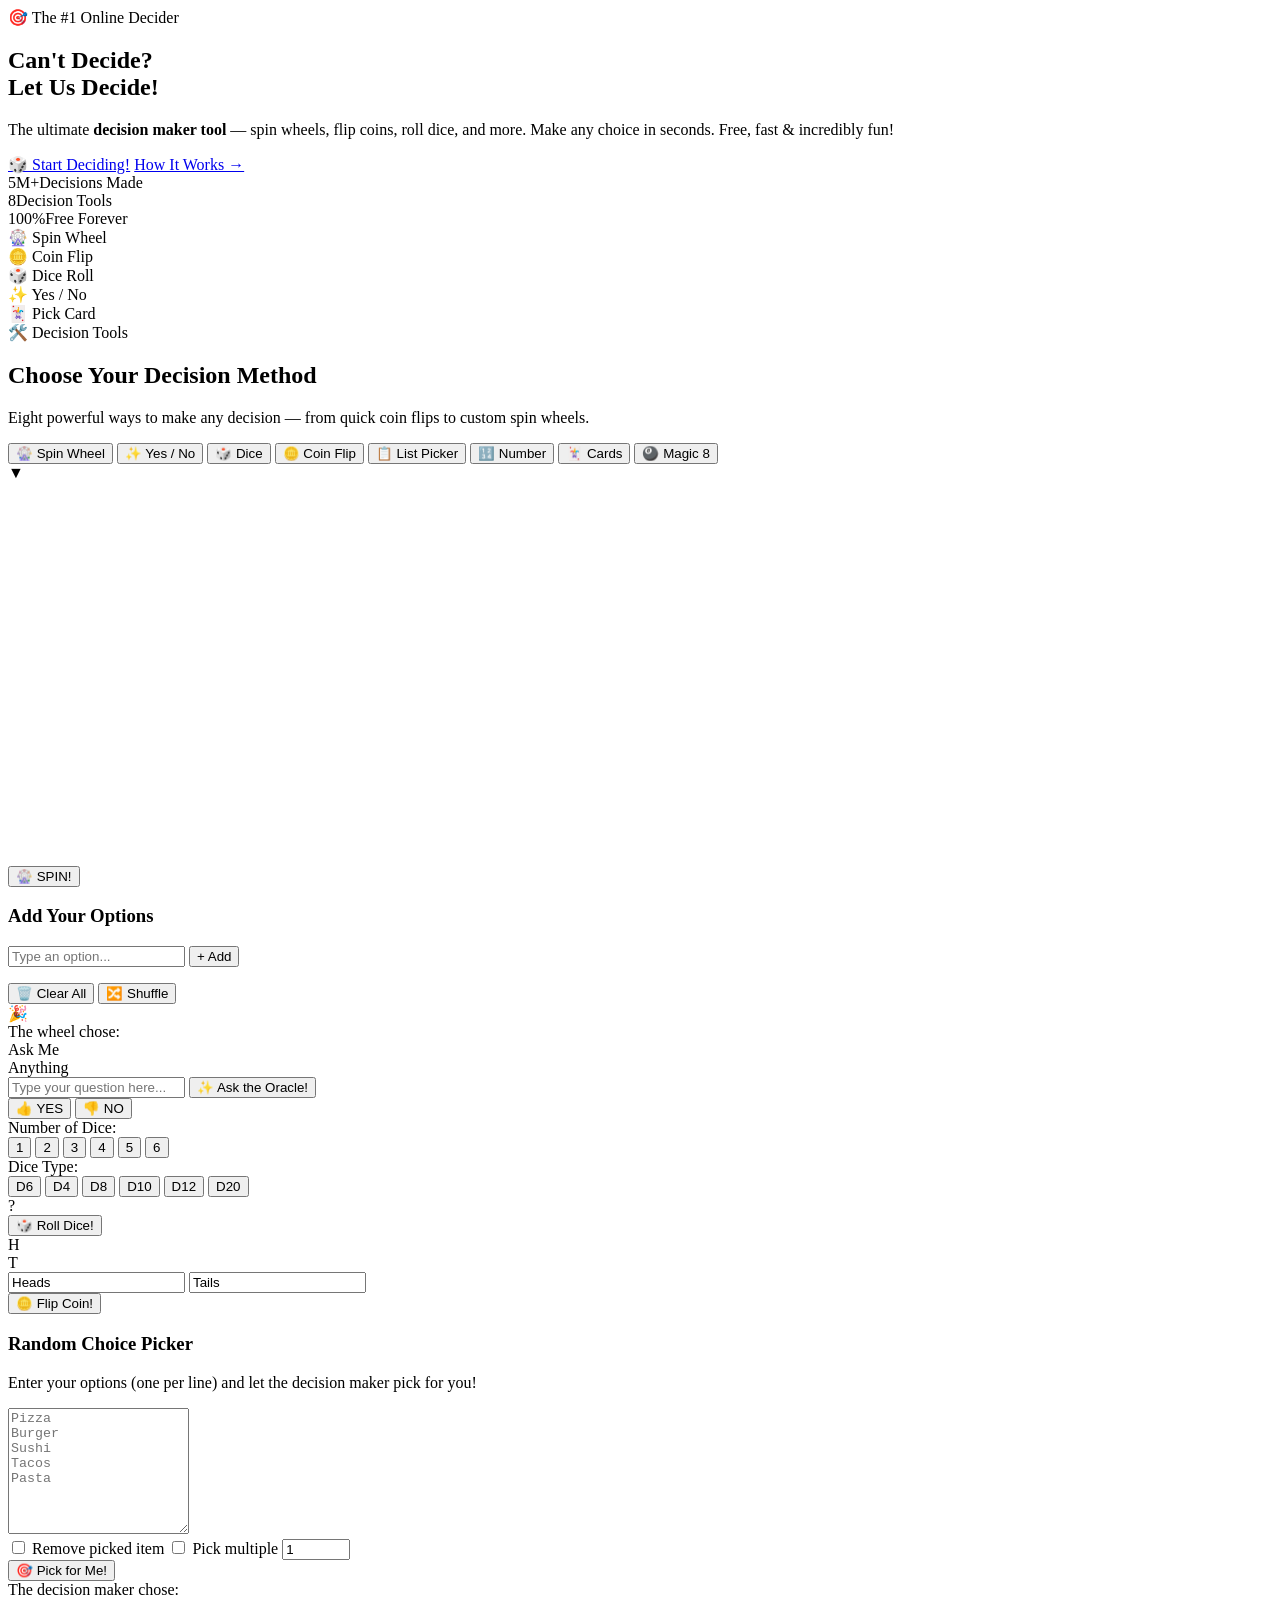
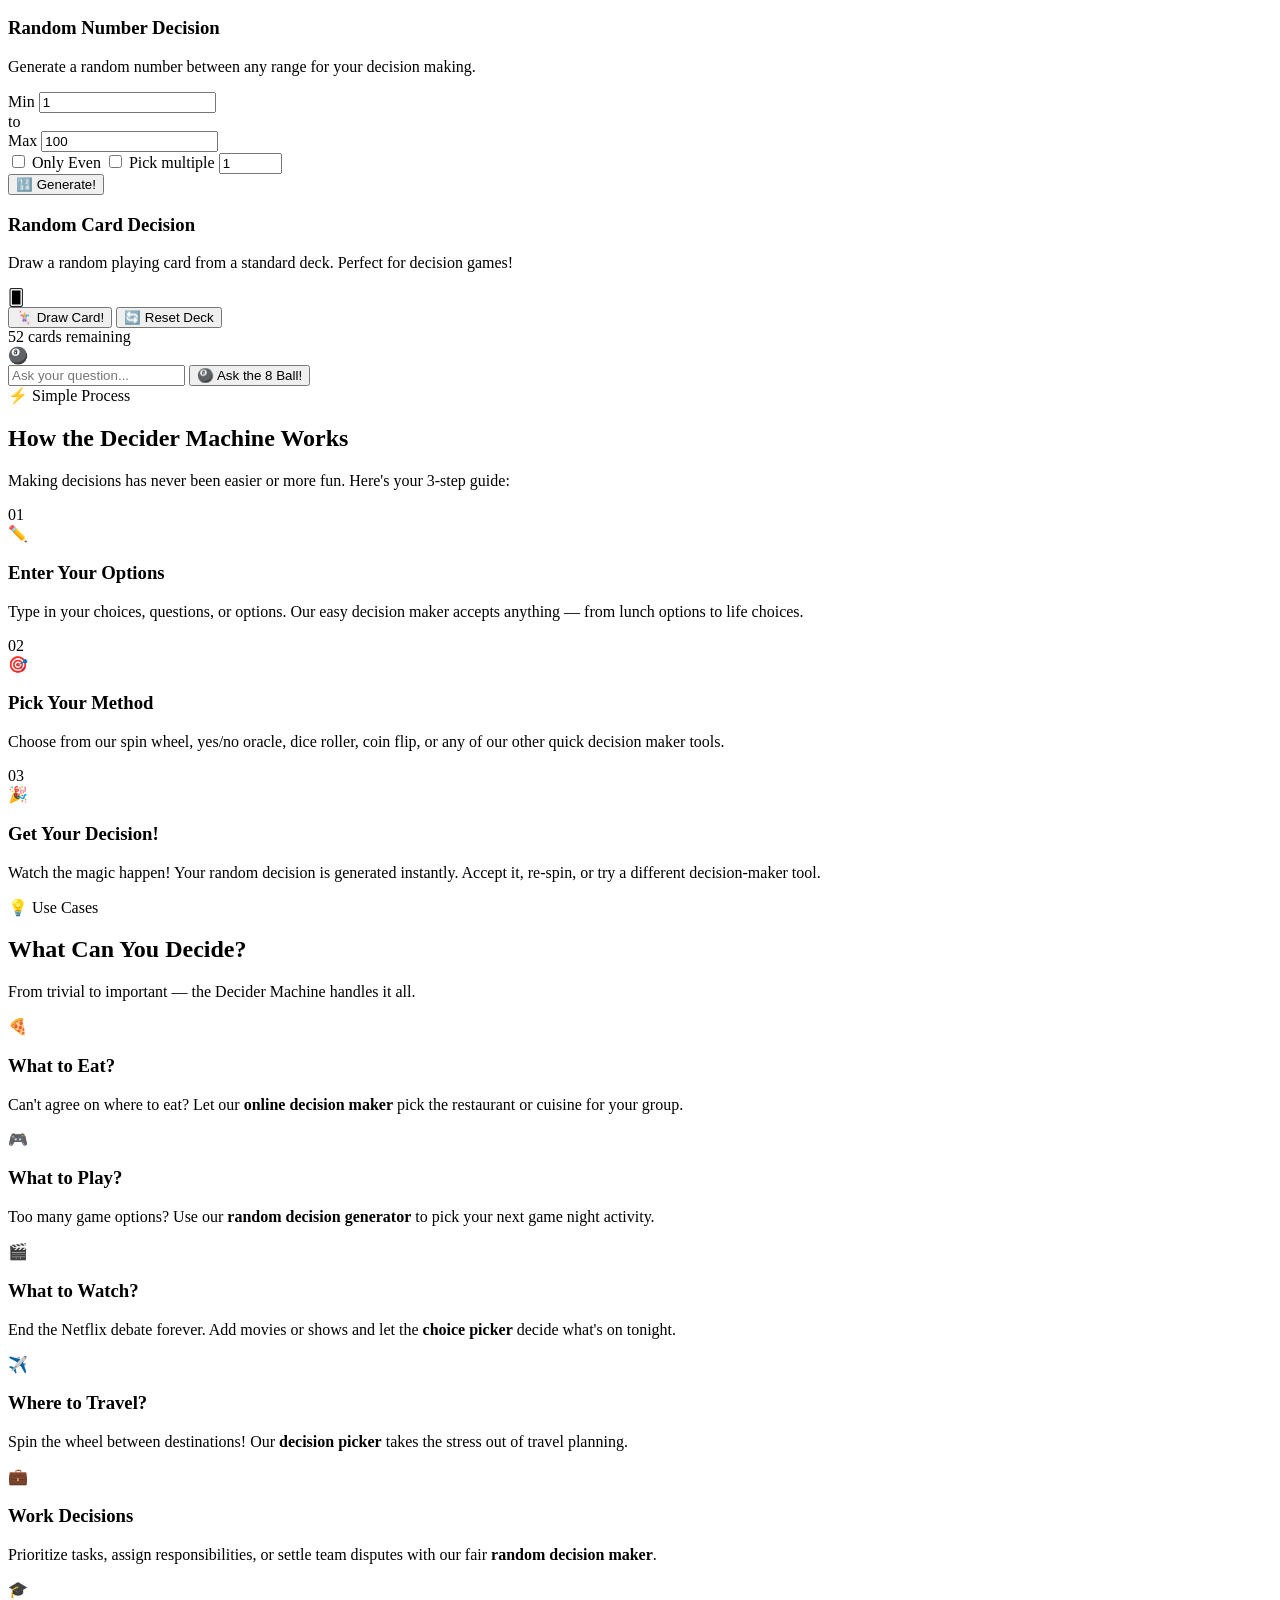
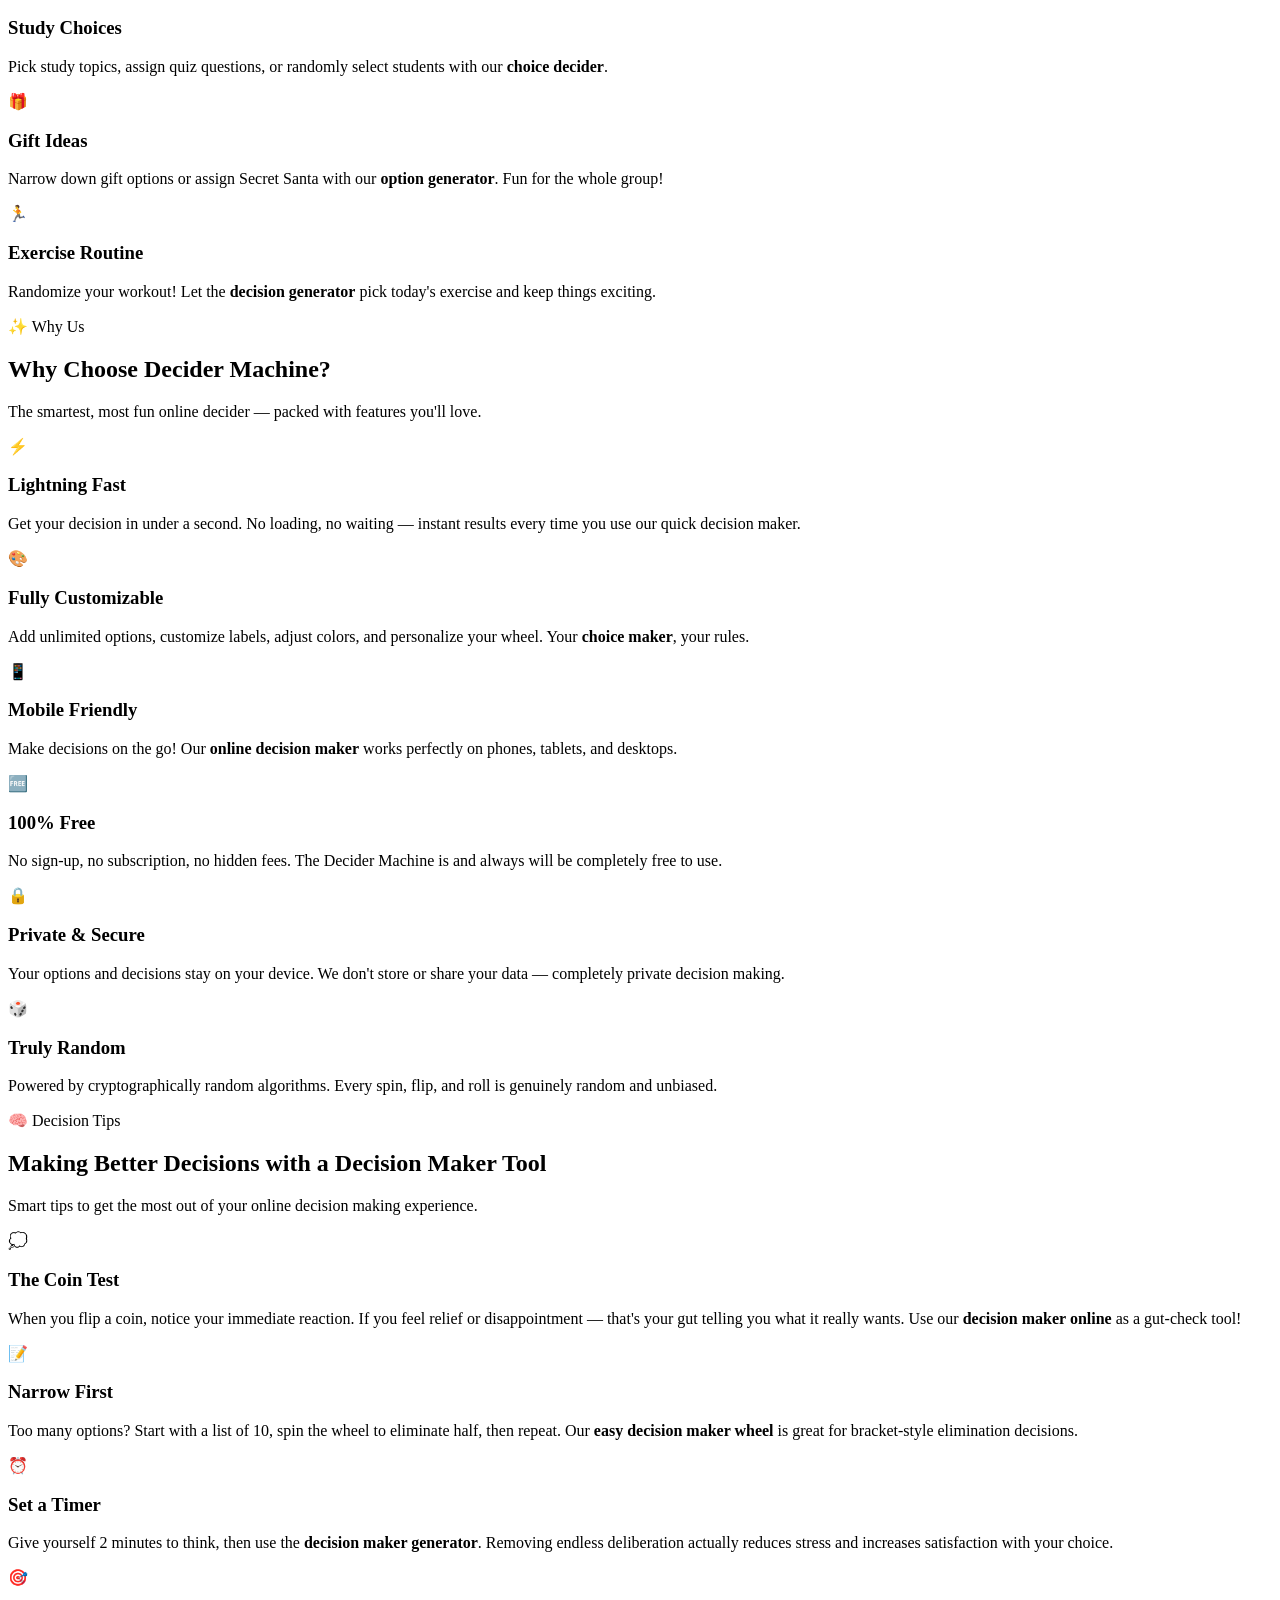
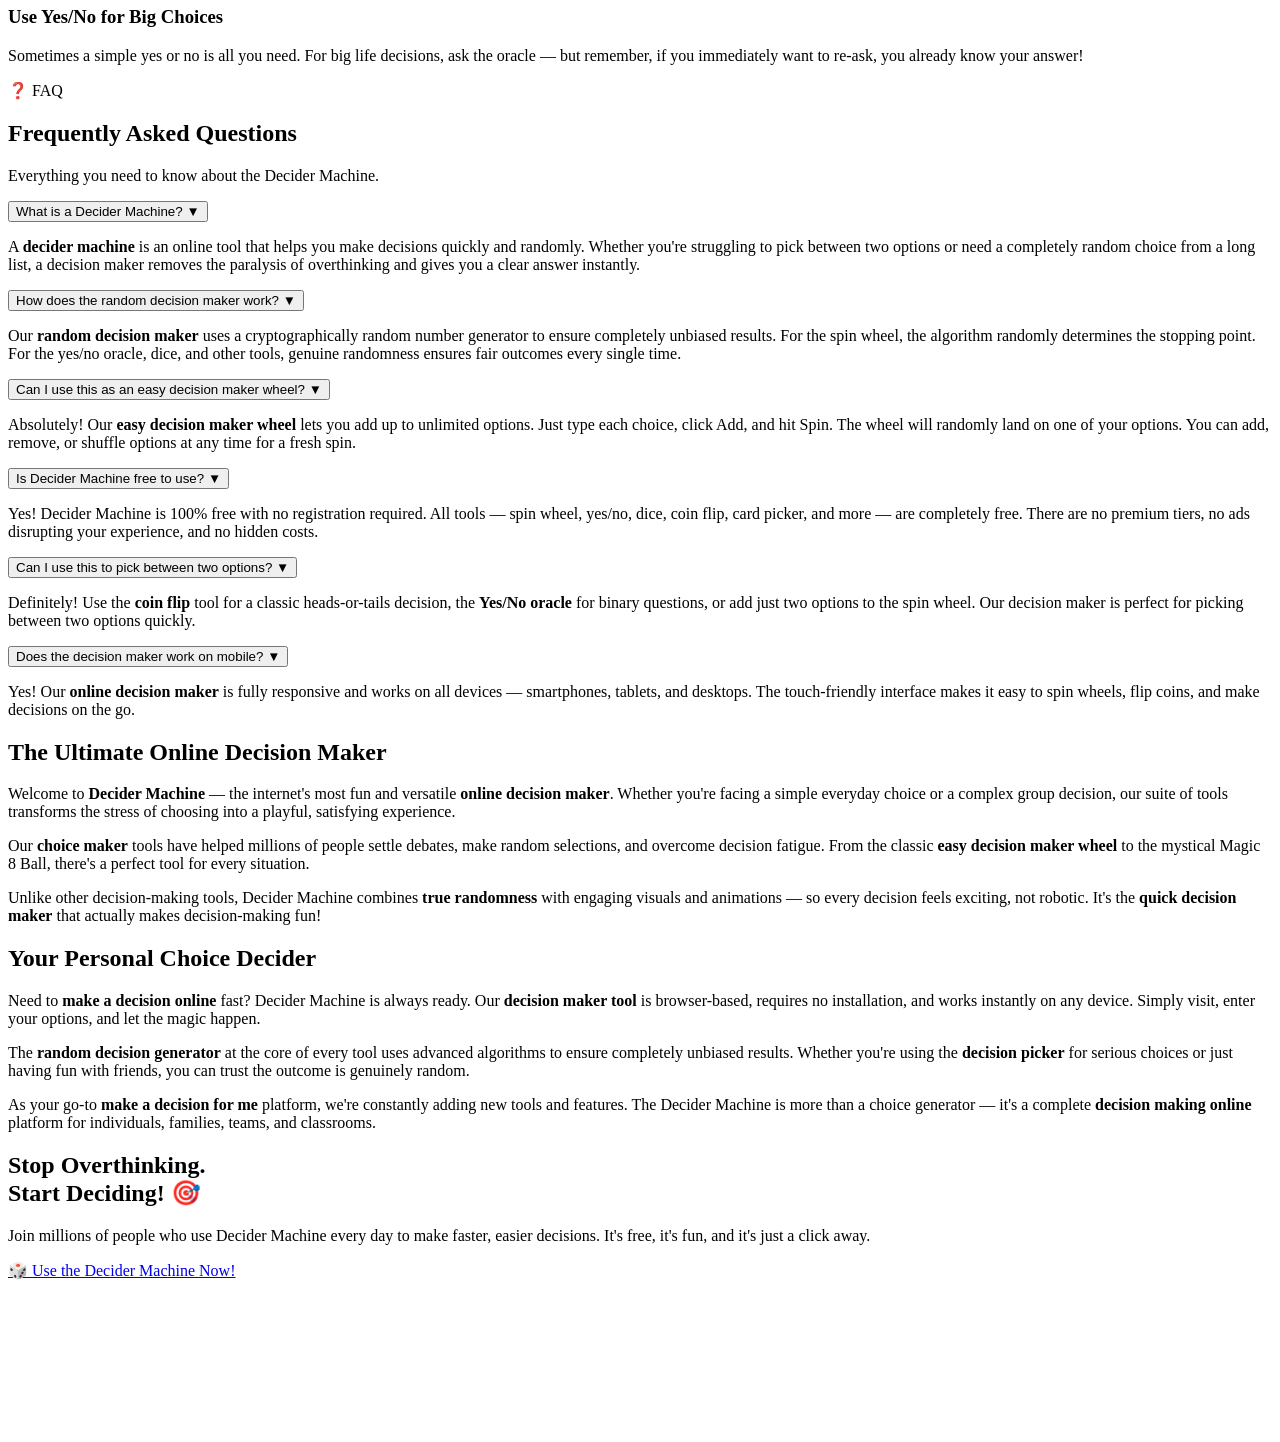
==== index.html @ 5091762e "Create index.html" ====
<!DOCTYPE html>
<html lang="en">
<head>
  <meta charset="UTF-8" />
  <meta name="viewport" content="width=device-width, initial-scale=1.0" />
  <title>Decider Machine – #1 Online Decision Maker Tool | decidermachine.online</title>
  <meta name="description" content="Make any decision in seconds! Decider Machine is the ultimate online decision maker with Spin Wheel, Yes/No Oracle, Dice Roller, Coin Flip & more. Free, fast & fun!" />
  <meta name="keywords" content="decider machine, decision maker, choice maker, easy decision maker, random decision maker, online decider, decision maker tool, spin wheel, yes no decision, dice roller" />
  <meta name="robots" content="index, follow" />
  <link rel="canonical" href="https://decidermachine.online/" />

  <!-- Open Graph -->
  <meta property="og:type" content="website" />
  <meta property="og:url" content="https://decidermachine.online/" />
  <meta property="og:title" content="Decider Machine – Fun Online Decision Maker" />
  <meta property="og:description" content="Spin the wheel, flip a coin, or roll the dice. Let the Decider Machine make your choices fast and fun!" />
  <meta property="og:image" content="https://decidermachine.online/og-image.png" />

  <!-- Twitter Card -->
  <meta name="twitter:card" content="summary_large_image" />
  <meta name="twitter:title" content="Decider Machine – Online Decision Maker" />
  <meta name="twitter:description" content="The ultimate free online decision maker. Spin wheel, yes/no, dice and more!" />

  <!-- Schema Markup -->
  <script type="application/ld+json">
  {
    "@context": "https://schema.org",
    "@type": "WebApplication",
    "name": "Decider Machine",
    "url": "https://decidermachine.online",
    "description": "A fun, free online decision maker tool featuring a spin wheel, yes/no oracle, dice roller, coin flip, and more to help you make any decision instantly.",
    "applicationCategory": "UtilityApplication",
    "operatingSystem": "All",
    "offers": {
      "@type": "Offer",
      "price": "0",
      "priceCurrency": "USD"
    },
    "featureList": [
      "Spin Wheel Decision Maker",
      "Yes/No Oracle",
      "Dice Roller",
      "Coin Flip",
      "Choice Picker",
      "Decision Generator"
    ],
    "browserRequirements": "Requires JavaScript",
    "creator": {
      "@type": "Organization",
      "name": "Decider Machine",
      "url": "https://decidermachine.online"
    }
  }
  </script>
  <script type="application/ld+json">
  {
    "@context": "https://schema.org",
    "@type": "FAQPage",
    "mainEntity": [
      {
        "@type": "Question",
        "name": "What is Decider Machine?",
        "acceptedAnswer": {
          "@type": "Answer",
          "text": "Decider Machine is a free online decision maker tool that helps you make choices using fun methods like spin wheels, yes/no oracles, dice rolls, and more."
        }
      },
      {
        "@type": "Question",
        "name": "How does the random decision maker work?",
        "acceptedAnswer": {
          "@type": "Answer",
          "text": "Simply enter your options, choose your decision method (spin wheel, dice, coin flip, etc.), and click to get a random decision instantly."
        }
      },
      {
        "@type": "Question",
        "name": "Is Decider Machine free to use?",
        "acceptedAnswer": {
          "@type": "Answer",
          "text": "Yes! Decider Machine is completely free to use with no sign-up required."
        }
      }
    ]
  }
  </script>

  <link rel="preconnect" href="https://fonts.googleapis.com" />
  <link rel="preconnect" href="https://fonts.gstatic.com" crossorigin />
  <link href="https://fonts.googleapis.com/css2?family=Fredoka+One&family=Nunito:wght@400;600;700;800;900&display=swap" rel="stylesheet" />
  <link rel="stylesheet" href="style.css" />
</head>
<body>
  <div id="header-root"></div>

  <!-- HERO SECTION -->
  <section class="hero" id="home">
    <div class="hero-bg-blobs">
      <div class="blob blob1"></div>
      <div class="blob blob2"></div>
      <div class="blob blob3"></div>
    </div>
    <div class="hero-content">
      <div class="hero-badge">🎯 The #1 Online Decider</div>
      <h1 class="hero-title">
        Can't Decide? <br />
        <span class="highlight">Let Us Decide!</span>
      </h1>
      <p class="hero-sub">The ultimate <strong>decision maker tool</strong> — spin wheels, flip coins, roll dice, and more. Make any choice in seconds. Free, fast &amp; incredibly fun!</p>
      <div class="hero-cta-group">
        <a href="#tools" class="btn btn-primary pulse-btn">🎲 Start Deciding!</a>
        <a href="#how-it-works" class="btn btn-ghost">How It Works →</a>
      </div>
      <div class="hero-stats">
        <div class="stat"><span class="stat-num">5M+</span><span class="stat-label">Decisions Made</span></div>
        <div class="stat-divider"></div>
        <div class="stat"><span class="stat-num">8</span><span class="stat-label">Decision Tools</span></div>
        <div class="stat-divider"></div>
        <div class="stat"><span class="stat-num">100%</span><span class="stat-label">Free Forever</span></div>
      </div>
    </div>
    <div class="hero-visual">
      <div class="floating-cards">
        <div class="fcard fc1">🎡 Spin Wheel</div>
        <div class="fcard fc2">🪙 Coin Flip</div>
        <div class="fcard fc3">🎲 Dice Roll</div>
        <div class="fcard fc4">✨ Yes / No</div>
        <div class="fcard fc5">🃏 Pick Card</div>
      </div>
    </div>
  </section>

  <!-- TOOLS SECTION -->
  <section class="tools-section" id="tools">
    <div class="container">
      <div class="section-header">
        <span class="section-tag">🛠️ Decision Tools</span>
        <h2>Choose Your Decision Method</h2>
        <p>Eight powerful ways to make any decision — from quick coin flips to custom spin wheels.</p>
      </div>
      <div class="tool-tabs">
        <button class="tab-btn active" data-tool="wheel">🎡 Spin Wheel</button>
        <button class="tab-btn" data-tool="yesno">✨ Yes / No</button>
        <button class="tab-btn" data-tool="dice">🎲 Dice</button>
        <button class="tab-btn" data-tool="coin">🪙 Coin Flip</button>
        <button class="tab-btn" data-tool="list">📋 List Picker</button>
        <button class="tab-btn" data-tool="number">🔢 Number</button>
        <button class="tab-btn" data-tool="cards">🃏 Cards</button>
        <button class="tab-btn" data-tool="magic8">🎱 Magic 8</button>
      </div>

      <!-- SPIN WHEEL -->
      <div class="tool-panel active" id="tool-wheel">
        <div class="tool-layout">
          <div class="wheel-area">
            <div class="wheel-container">
              <div class="wheel-pointer">▼</div>
              <canvas id="wheelCanvas" width="380" height="380"></canvas>
            </div>
            <button class="btn btn-primary spin-btn" id="spinBtn">🎡 SPIN!</button>
          </div>
          <div class="wheel-controls">
            <h3>Add Your Options</h3>
            <div class="option-input-group">
              <input type="text" id="wheelInput" placeholder="Type an option..." maxlength="40" />
              <button class="btn btn-add" id="addOptionBtn">+ Add</button>
            </div>
            <ul class="options-list" id="optionsList"></ul>
            <div class="wheel-actions">
              <button class="btn btn-sm btn-ghost" id="clearWheelBtn">🗑️ Clear All</button>
              <button class="btn btn-sm btn-ghost" id="shuffleWheelBtn">🔀 Shuffle</button>
            </div>
            <div class="result-box hidden" id="wheelResult">
              <div class="result-emoji">🎉</div>
              <div class="result-label">The wheel chose:</div>
              <div class="result-value" id="wheelResultText"></div>
            </div>
          </div>
        </div>
      </div>

      <!-- YES / NO -->
      <div class="tool-panel" id="tool-yesno">
        <div class="yesno-area">
          <div class="oracle-orb" id="oracleOrb">
            <div class="orb-inner">
              <div class="orb-text" id="orbText">Ask Me<br/>Anything</div>
            </div>
          </div>
          <div class="yesno-input-wrap">
            <input type="text" id="questionInput" placeholder="Type your question here..." class="question-input" />
            <button class="btn btn-primary" id="askOracleBtn">✨ Ask the Oracle!</button>
          </div>
          <div class="yesno-result hidden" id="yesnoResult">
            <div class="yesno-answer" id="yesnoAnswer"></div>
            <div class="yesno-msg" id="yesnoMsg"></div>
          </div>
          <div class="quick-btns">
            <button class="btn btn-yes" id="quickYes">👍 YES</button>
            <button class="btn btn-no" id="quickNo">👎 NO</button>
          </div>
        </div>
      </div>

      <!-- DICE -->
      <div class="tool-panel" id="tool-dice">
        <div class="dice-area">
          <div class="dice-selector">
            <label>Number of Dice:</label>
            <div class="dice-count-btns">
              <button class="dice-count-btn active" data-count="1">1</button>
              <button class="dice-count-btn" data-count="2">2</button>
              <button class="dice-count-btn" data-count="3">3</button>
              <button class="dice-count-btn" data-count="4">4</button>
              <button class="dice-count-btn" data-count="5">5</button>
              <button class="dice-count-btn" data-count="6">6</button>
            </div>
          </div>
          <div class="dice-selector">
            <label>Dice Type:</label>
            <div class="dice-type-btns">
              <button class="dice-type-btn active" data-sides="6">D6</button>
              <button class="dice-type-btn" data-sides="4">D4</button>
              <button class="dice-type-btn" data-sides="8">D8</button>
              <button class="dice-type-btn" data-sides="10">D10</button>
              <button class="dice-type-btn" data-sides="12">D12</button>
              <button class="dice-type-btn" data-sides="20">D20</button>
            </div>
          </div>
          <div class="dice-display" id="diceDisplay">
            <div class="die" id="die1"><span>?</span></div>
          </div>
          <button class="btn btn-primary" id="rollDiceBtn">🎲 Roll Dice!</button>
          <div class="dice-total" id="diceTotal"></div>
        </div>
      </div>

      <!-- COIN FLIP -->
      <div class="tool-panel" id="tool-coin">
        <div class="coin-area">
          <div class="coin-wrap">
            <div class="coin" id="coinEl">
              <div class="coin-face heads">H</div>
              <div class="coin-face tails">T</div>
            </div>
          </div>
          <div class="coin-labels">
            <input type="text" id="headsLabel" placeholder="Heads label..." value="Heads" maxlength="20" />
            <input type="text" id="tailsLabel" placeholder="Tails label..." value="Tails" maxlength="20" />
          </div>
          <button class="btn btn-primary" id="flipCoinBtn">🪙 Flip Coin!</button>
          <div class="coin-result hidden" id="coinResult">
            <div class="coin-result-text" id="coinResultText"></div>
            <div class="coin-streak" id="coinStreak"></div>
          </div>
          <div class="coin-history" id="coinHistory"></div>
        </div>
      </div>

      <!-- LIST PICKER -->
      <div class="tool-panel" id="tool-list">
        <div class="list-area">
          <h3>Random Choice Picker</h3>
          <p class="tool-desc">Enter your options (one per line) and let the decision maker pick for you!</p>
          <textarea id="listTextarea" placeholder="Pizza&#10;Burger&#10;Sushi&#10;Tacos&#10;Pasta" rows="8"></textarea>
          <div class="list-options-row">
            <label><input type="checkbox" id="removePicked" /> Remove picked item</label>
            <label><input type="checkbox" id="pickMultiple" /> Pick multiple</label>
            <input type="number" id="pickCount" value="1" min="1" max="20" style="width:60px" />
          </div>
          <button class="btn btn-primary" id="pickFromListBtn">🎯 Pick for Me!</button>
          <div class="list-result hidden" id="listResult">
            <div class="list-result-label">The decision maker chose:</div>
            <div class="list-result-value" id="listResultValue"></div>
          </div>
        </div>
      </div>

      <!-- NUMBER GENERATOR -->
      <div class="tool-panel" id="tool-number">
        <div class="number-area">
          <h3>Random Number Decision</h3>
          <p class="tool-desc">Generate a random number between any range for your decision making.</p>
          <div class="number-range">
            <div class="range-field">
              <label>Min</label>
              <input type="number" id="numMin" value="1" />
            </div>
            <div class="range-sep">to</div>
            <div class="range-field">
              <label>Max</label>
              <input type="number" id="numMax" value="100" />
            </div>
          </div>
          <div class="number-opts">
            <label><input type="checkbox" id="numExcludeOdd" /> Only Even</label>
            <label><input type="checkbox" id="numMultiPick" /> Pick multiple</label>
            <input type="number" id="numPickCount" value="1" min="1" max="10" style="width:55px" />
          </div>
          <button class="btn btn-primary" id="genNumberBtn">🔢 Generate!</button>
          <div class="number-result hidden" id="numberResult">
            <div class="number-display" id="numberDisplay"></div>
          </div>
          <div class="number-history" id="numberHistory"></div>
        </div>
      </div>

      <!-- CARD PICKER -->
      <div class="tool-panel" id="tool-cards">
        <div class="cards-area">
          <h3>Random Card Decision</h3>
          <p class="tool-desc">Draw a random playing card from a standard deck. Perfect for decision games!</p>
          <div class="card-display" id="cardDisplay">
            <div class="playing-card" id="playingCard">
              <div class="card-back">🂠</div>
              <div class="card-front hidden">
                <div class="card-value" id="cardValue"></div>
                <div class="card-suit" id="cardSuit"></div>
              </div>
            </div>
          </div>
          <div class="cards-btns">
            <button class="btn btn-primary" id="drawCardBtn">🃏 Draw Card!</button>
            <button class="btn btn-ghost btn-sm" id="resetDeckBtn">🔄 Reset Deck</button>
          </div>
          <div class="deck-info" id="deckInfo">52 cards remaining</div>
          <div class="drawn-cards" id="drawnCards"></div>
        </div>
      </div>

      <!-- MAGIC 8 BALL -->
      <div class="tool-panel" id="tool-magic8">
        <div class="magic8-area">
          <div class="m8-ball" id="m8Ball">
            <div class="m8-inner">
              <div class="m8-text" id="m8Text">🎱</div>
            </div>
          </div>
          <input type="text" id="m8Question" placeholder="Ask your question..." class="question-input" />
          <button class="btn btn-primary" id="m8Btn">🎱 Ask the 8 Ball!</button>
          <div class="m8-history" id="m8History"></div>
        </div>
      </div>
    </div>
  </section>

  <!-- HOW IT WORKS -->
  <section class="how-it-works" id="how-it-works">
    <div class="container">
      <div class="section-header">
        <span class="section-tag">⚡ Simple Process</span>
        <h2>How the Decider Machine Works</h2>
        <p>Making decisions has never been easier or more fun. Here's your 3-step guide:</p>
      </div>
      <div class="steps-grid">
        <div class="step-card">
          <div class="step-num">01</div>
          <div class="step-icon">✏️</div>
          <h3>Enter Your Options</h3>
          <p>Type in your choices, questions, or options. Our easy decision maker accepts anything — from lunch options to life choices.</p>
        </div>
        <div class="step-card">
          <div class="step-num">02</div>
          <div class="step-icon">🎯</div>
          <h3>Pick Your Method</h3>
          <p>Choose from our spin wheel, yes/no oracle, dice roller, coin flip, or any of our other quick decision maker tools.</p>
        </div>
        <div class="step-card">
          <div class="step-num">03</div>
          <div class="step-icon">🎉</div>
          <h3>Get Your Decision!</h3>
          <p>Watch the magic happen! Your random decision is generated instantly. Accept it, re-spin, or try a different decision-maker tool.</p>
        </div>
      </div>
    </div>
  </section>

  <!-- USE CASES -->
  <section class="use-cases" id="use-cases">
    <div class="container">
      <div class="section-header">
        <span class="section-tag">💡 Use Cases</span>
        <h2>What Can You Decide?</h2>
        <p>From trivial to important — the Decider Machine handles it all.</p>
      </div>
      <div class="cases-grid">
        <div class="case-card">
          <div class="case-icon">🍕</div>
          <h3>What to Eat?</h3>
          <p>Can't agree on where to eat? Let our <strong>online decision maker</strong> pick the restaurant or cuisine for your group.</p>
        </div>
        <div class="case-card">
          <div class="case-icon">🎮</div>
          <h3>What to Play?</h3>
          <p>Too many game options? Use our <strong>random decision generator</strong> to pick your next game night activity.</p>
        </div>
        <div class="case-card">
          <div class="case-icon">🎬</div>
          <h3>What to Watch?</h3>
          <p>End the Netflix debate forever. Add movies or shows and let the <strong>choice picker</strong> decide what's on tonight.</p>
        </div>
        <div class="case-card">
          <div class="case-icon">✈️</div>
          <h3>Where to Travel?</h3>
          <p>Spin the wheel between destinations! Our <strong>decision picker</strong> takes the stress out of travel planning.</p>
        </div>
        <div class="case-card">
          <div class="case-icon">💼</div>
          <h3>Work Decisions</h3>
          <p>Prioritize tasks, assign responsibilities, or settle team disputes with our fair <strong>random decision maker</strong>.</p>
        </div>
        <div class="case-card">
          <div class="case-icon">🎓</div>
          <h3>Study Choices</h3>
          <p>Pick study topics, assign quiz questions, or randomly select students with our <strong>choice decider</strong>.</p>
        </div>
        <div class="case-card">
          <div class="case-icon">🎁</div>
          <h3>Gift Ideas</h3>
          <p>Narrow down gift options or assign Secret Santa with our <strong>option generator</strong>. Fun for the whole group!</p>
        </div>
        <div class="case-card">
          <div class="case-icon">🏃</div>
          <h3>Exercise Routine</h3>
          <p>Randomize your workout! Let the <strong>decision generator</strong> pick today's exercise and keep things exciting.</p>
        </div>
      </div>
    </div>
  </section>

  <!-- FEATURES -->
  <section class="features" id="features">
    <div class="container">
      <div class="section-header">
        <span class="section-tag">✨ Why Us</span>
        <h2>Why Choose Decider Machine?</h2>
        <p>The smartest, most fun online decider — packed with features you'll love.</p>
      </div>
      <div class="features-grid">
        <div class="feature-card">
          <div class="feat-icon">⚡</div>
          <h3>Lightning Fast</h3>
          <p>Get your decision in under a second. No loading, no waiting — instant results every time you use our quick decision maker.</p>
        </div>
        <div class="feature-card">
          <div class="feat-icon">🎨</div>
          <h3>Fully Customizable</h3>
          <p>Add unlimited options, customize labels, adjust colors, and personalize your wheel. Your <strong>choice maker</strong>, your rules.</p>
        </div>
        <div class="feature-card">
          <div class="feat-icon">📱</div>
          <h3>Mobile Friendly</h3>
          <p>Make decisions on the go! Our <strong>online decision maker</strong> works perfectly on phones, tablets, and desktops.</p>
        </div>
        <div class="feature-card">
          <div class="feat-icon">🆓</div>
          <h3>100% Free</h3>
          <p>No sign-up, no subscription, no hidden fees. The Decider Machine is and always will be completely free to use.</p>
        </div>
        <div class="feature-card">
          <div class="feat-icon">🔒</div>
          <h3>Private & Secure</h3>
          <p>Your options and decisions stay on your device. We don't store or share your data — completely private decision making.</p>
        </div>
        <div class="feature-card">
          <div class="feat-icon">🎲</div>
          <h3>Truly Random</h3>
          <p>Powered by cryptographically random algorithms. Every spin, flip, and roll is genuinely random and unbiased.</p>
        </div>
      </div>
    </div>
  </section>

  <!-- DECISION TIPS SECTION -->
  <section class="tips-section" id="tips">
    <div class="container">
      <div class="section-header">
        <span class="section-tag">🧠 Decision Tips</span>
        <h2>Making Better Decisions with a Decision Maker Tool</h2>
        <p>Smart tips to get the most out of your online decision making experience.</p>
      </div>
      <div class="tips-grid">
        <div class="tip-card">
          <div class="tip-num">💭</div>
          <h3>The Coin Test</h3>
          <p>When you flip a coin, notice your immediate reaction. If you feel relief or disappointment — that's your gut telling you what it really wants. Use our <strong>decision maker online</strong> as a gut-check tool!</p>
        </div>
        <div class="tip-card">
          <div class="tip-num">📝</div>
          <h3>Narrow First</h3>
          <p>Too many options? Start with a list of 10, spin the wheel to eliminate half, then repeat. Our <strong>easy decision maker wheel</strong> is great for bracket-style elimination decisions.</p>
        </div>
        <div class="tip-card">
          <div class="tip-num">⏰</div>
          <h3>Set a Timer</h3>
          <p>Give yourself 2 minutes to think, then use the <strong>decision maker generator</strong>. Removing endless deliberation actually reduces stress and increases satisfaction with your choice.</p>
        </div>
        <div class="tip-card">
          <div class="tip-num">🎯</div>
          <h3>Use Yes/No for Big Choices</h3>
          <p>Sometimes a simple yes or no is all you need. For big life decisions, ask the oracle — but remember, if you immediately want to re-ask, you already know your answer!</p>
        </div>
      </div>
    </div>
  </section>

  <!-- FAQ SECTION -->
  <section class="faq-section" id="faq">
    <div class="container">
      <div class="section-header">
        <span class="section-tag">❓ FAQ</span>
        <h2>Frequently Asked Questions</h2>
        <p>Everything you need to know about the Decider Machine.</p>
      </div>
      <div class="faq-list">
        <div class="faq-item">
          <button class="faq-q">What is a Decider Machine? <span class="faq-arrow">▼</span></button>
          <div class="faq-a">
            <p>A <strong>decider machine</strong> is an online tool that helps you make decisions quickly and randomly. Whether you're struggling to pick between two options or need a completely random choice from a long list, a decision maker removes the paralysis of overthinking and gives you a clear answer instantly.</p>
          </div>
        </div>
        <div class="faq-item">
          <button class="faq-q">How does the random decision maker work? <span class="faq-arrow">▼</span></button>
          <div class="faq-a">
            <p>Our <strong>random decision maker</strong> uses a cryptographically random number generator to ensure completely unbiased results. For the spin wheel, the algorithm randomly determines the stopping point. For the yes/no oracle, dice, and other tools, genuine randomness ensures fair outcomes every single time.</p>
          </div>
        </div>
        <div class="faq-item">
          <button class="faq-q">Can I use this as an easy decision maker wheel? <span class="faq-arrow">▼</span></button>
          <div class="faq-a">
            <p>Absolutely! Our <strong>easy decision maker wheel</strong> lets you add up to unlimited options. Just type each choice, click Add, and hit Spin. The wheel will randomly land on one of your options. You can add, remove, or shuffle options at any time for a fresh spin.</p>
          </div>
        </div>
        <div class="faq-item">
          <button class="faq-q">Is Decider Machine free to use? <span class="faq-arrow">▼</span></button>
          <div class="faq-a">
            <p>Yes! Decider Machine is 100% free with no registration required. All tools — spin wheel, yes/no, dice, coin flip, card picker, and more — are completely free. There are no premium tiers, no ads disrupting your experience, and no hidden costs.</p>
          </div>
        </div>
        <div class="faq-item">
          <button class="faq-q">Can I use this to pick between two options? <span class="faq-arrow">▼</span></button>
          <div class="faq-a">
            <p>Definitely! Use the <strong>coin flip</strong> tool for a classic heads-or-tails decision, the <strong>Yes/No oracle</strong> for binary questions, or add just two options to the spin wheel. Our decision maker is perfect for picking between two options quickly.</p>
          </div>
        </div>
        <div class="faq-item">
          <button class="faq-q">Does the decision maker work on mobile? <span class="faq-arrow">▼</span></button>
          <div class="faq-a">
            <p>Yes! Our <strong>online decision maker</strong> is fully responsive and works on all devices — smartphones, tablets, and desktops. The touch-friendly interface makes it easy to spin wheels, flip coins, and make decisions on the go.</p>
          </div>
        </div>
      </div>
    </div>
  </section>

  <!-- KEYWORD-RICH CONTENT SECTION -->
  <section class="content-section" id="about">
    <div class="container">
      <div class="content-two-col">
        <div class="content-col">
          <h2>The Ultimate Online Decision Maker</h2>
          <p>Welcome to <strong>Decider Machine</strong> — the internet's most fun and versatile <strong>online decision maker</strong>. Whether you're facing a simple everyday choice or a complex group decision, our suite of tools transforms the stress of choosing into a playful, satisfying experience.</p>
          <p>Our <strong>choice maker</strong> tools have helped millions of people settle debates, make random selections, and overcome decision fatigue. From the classic <strong>easy decision maker wheel</strong> to the mystical Magic 8 Ball, there's a perfect tool for every situation.</p>
          <p>Unlike other decision-making tools, Decider Machine combines <strong>true randomness</strong> with engaging visuals and animations — so every decision feels exciting, not robotic. It's the <strong>quick decision maker</strong> that actually makes decision-making fun!</p>
        </div>
        <div class="content-col">
          <h2>Your Personal Choice Decider</h2>
          <p>Need to <strong>make a decision online</strong> fast? Decider Machine is always ready. Our <strong>decision maker tool</strong> is browser-based, requires no installation, and works instantly on any device. Simply visit, enter your options, and let the magic happen.</p>
          <p>The <strong>random decision generator</strong> at the core of every tool uses advanced algorithms to ensure completely unbiased results. Whether you're using the <strong>decision picker</strong> for serious choices or just having fun with friends, you can trust the outcome is genuinely random.</p>
          <p>As your go-to <strong>make a decision for me</strong> platform, we're constantly adding new tools and features. The Decider Machine is more than a choice generator — it's a complete <strong>decision making online</strong> platform for individuals, families, teams, and classrooms.</p>
        </div>
      </div>
    </div>
  </section>

  <!-- CTA SECTION -->
  <section class="cta-section">
    <div class="container">
      <div class="cta-box">
        <div class="cta-blobs">
          <div class="cta-blob cb1"></div>
          <div class="cta-blob cb2"></div>
        </div>
        <h2>Stop Overthinking.<br/>Start Deciding! 🎯</h2>
        <p>Join millions of people who use Decider Machine every day to make faster, easier decisions. It's free, it's fun, and it's just a click away.</p>
        <a href="#tools" class="btn btn-primary btn-lg pulse-btn">🎲 Use the Decider Machine Now!</a>
      </div>
    </div>
  </section>

  <div id="footer-root"></div>

  <!-- Confetti canvas -->
  <canvas id="confettiCanvas"></canvas>

  <script src="components.js"></script>
  <script src="app.js"></script>
</body>
</html>
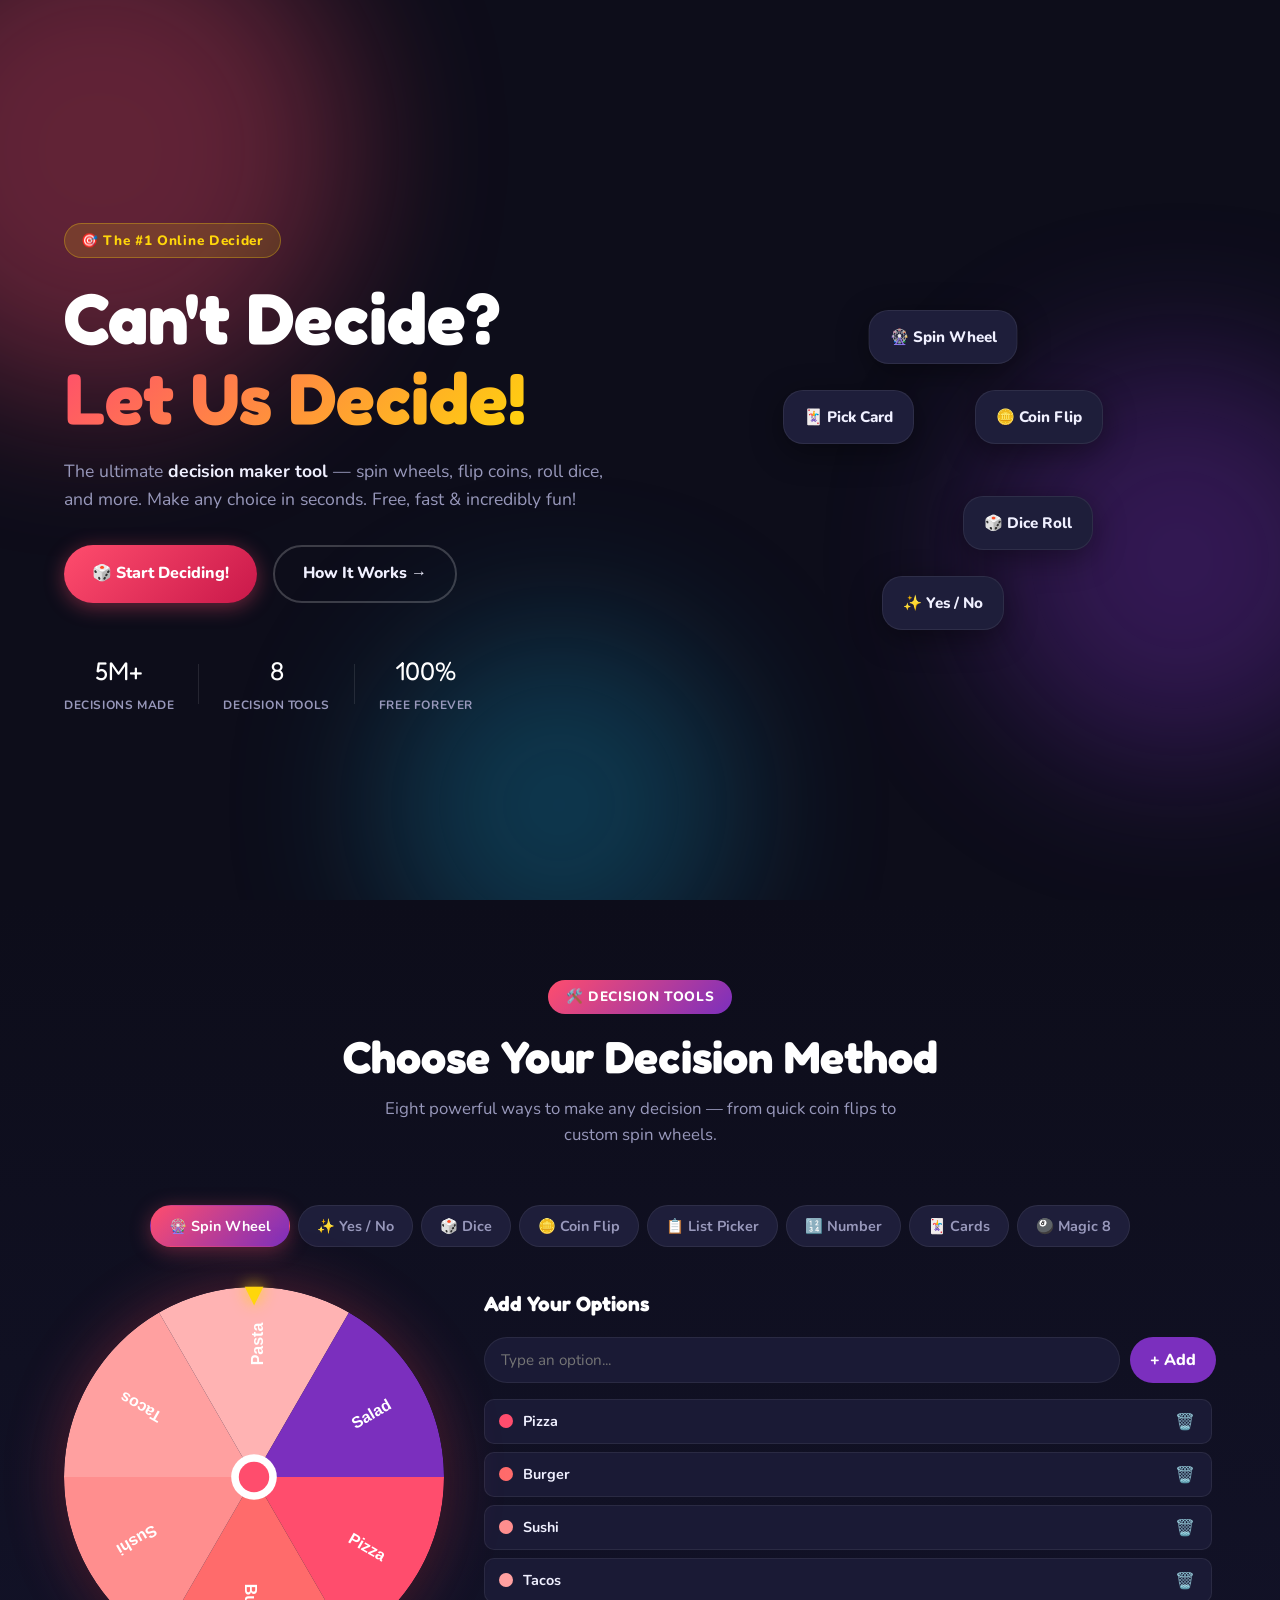
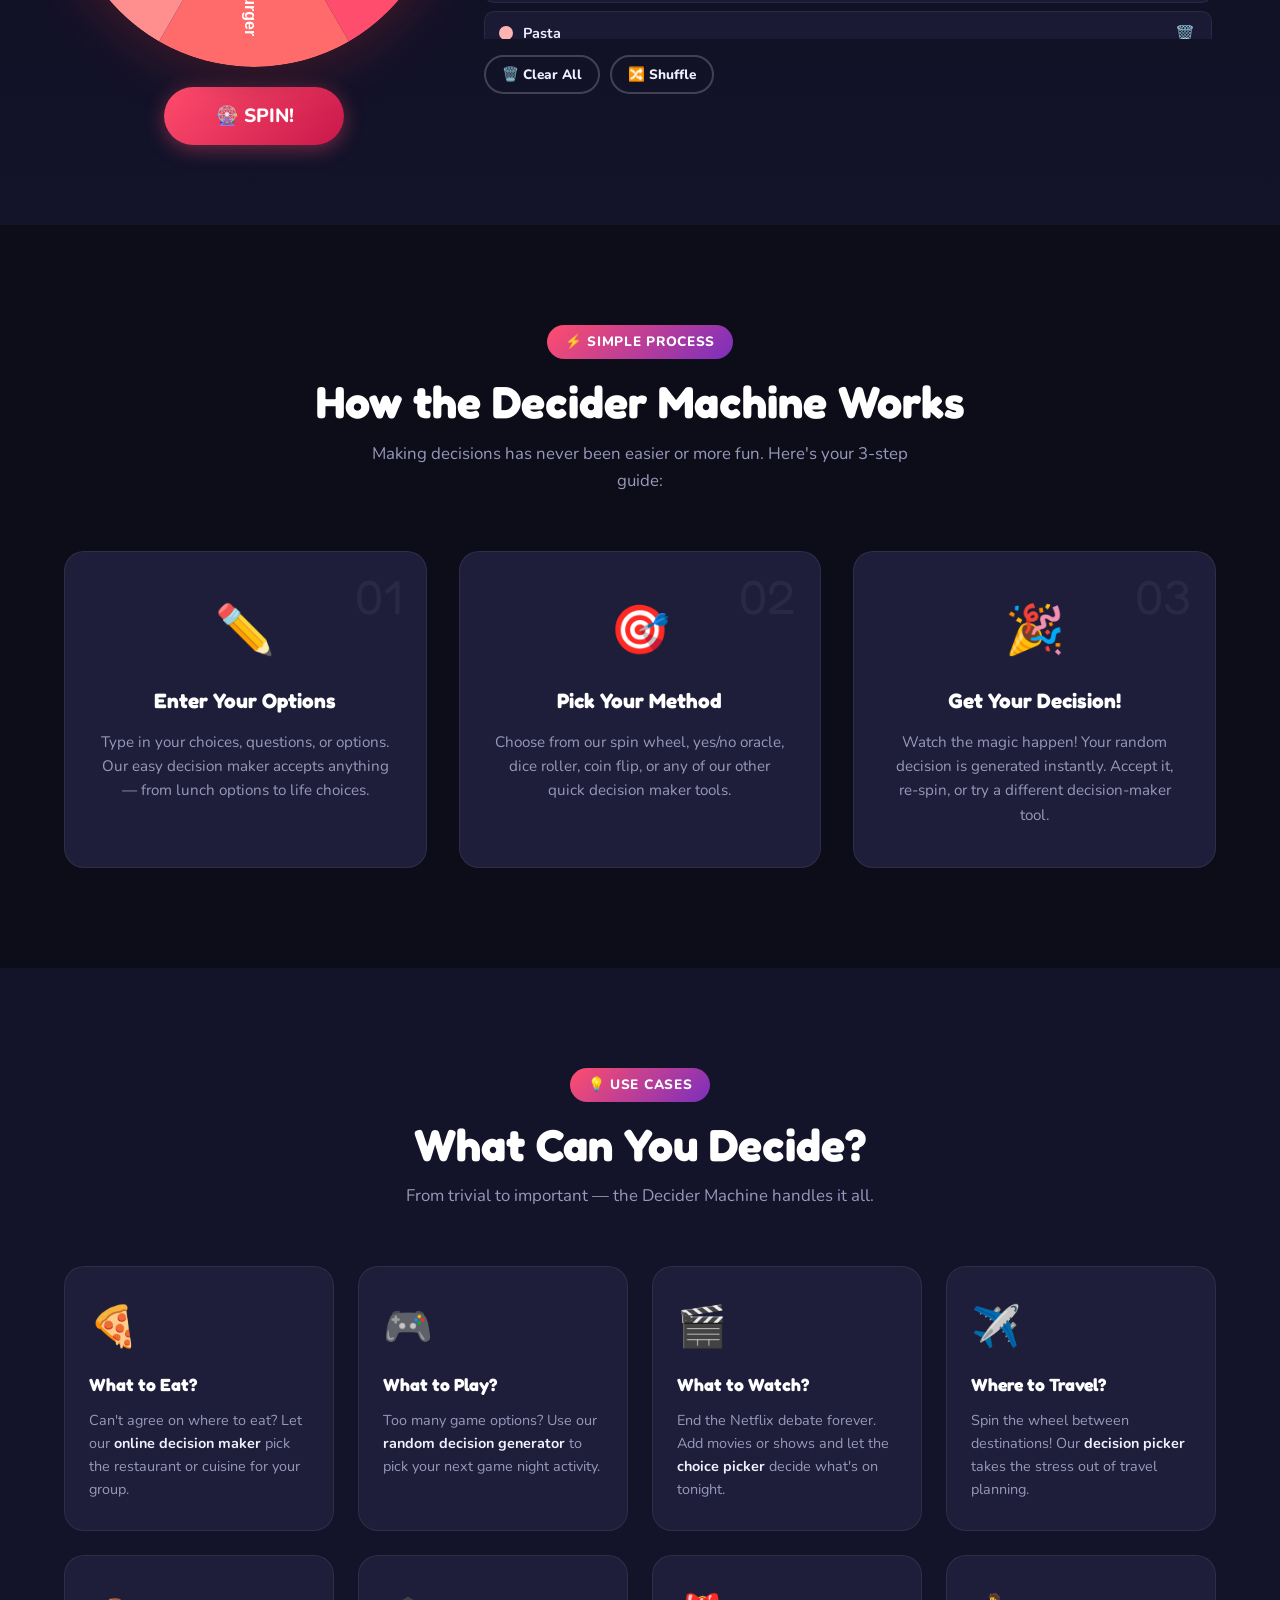
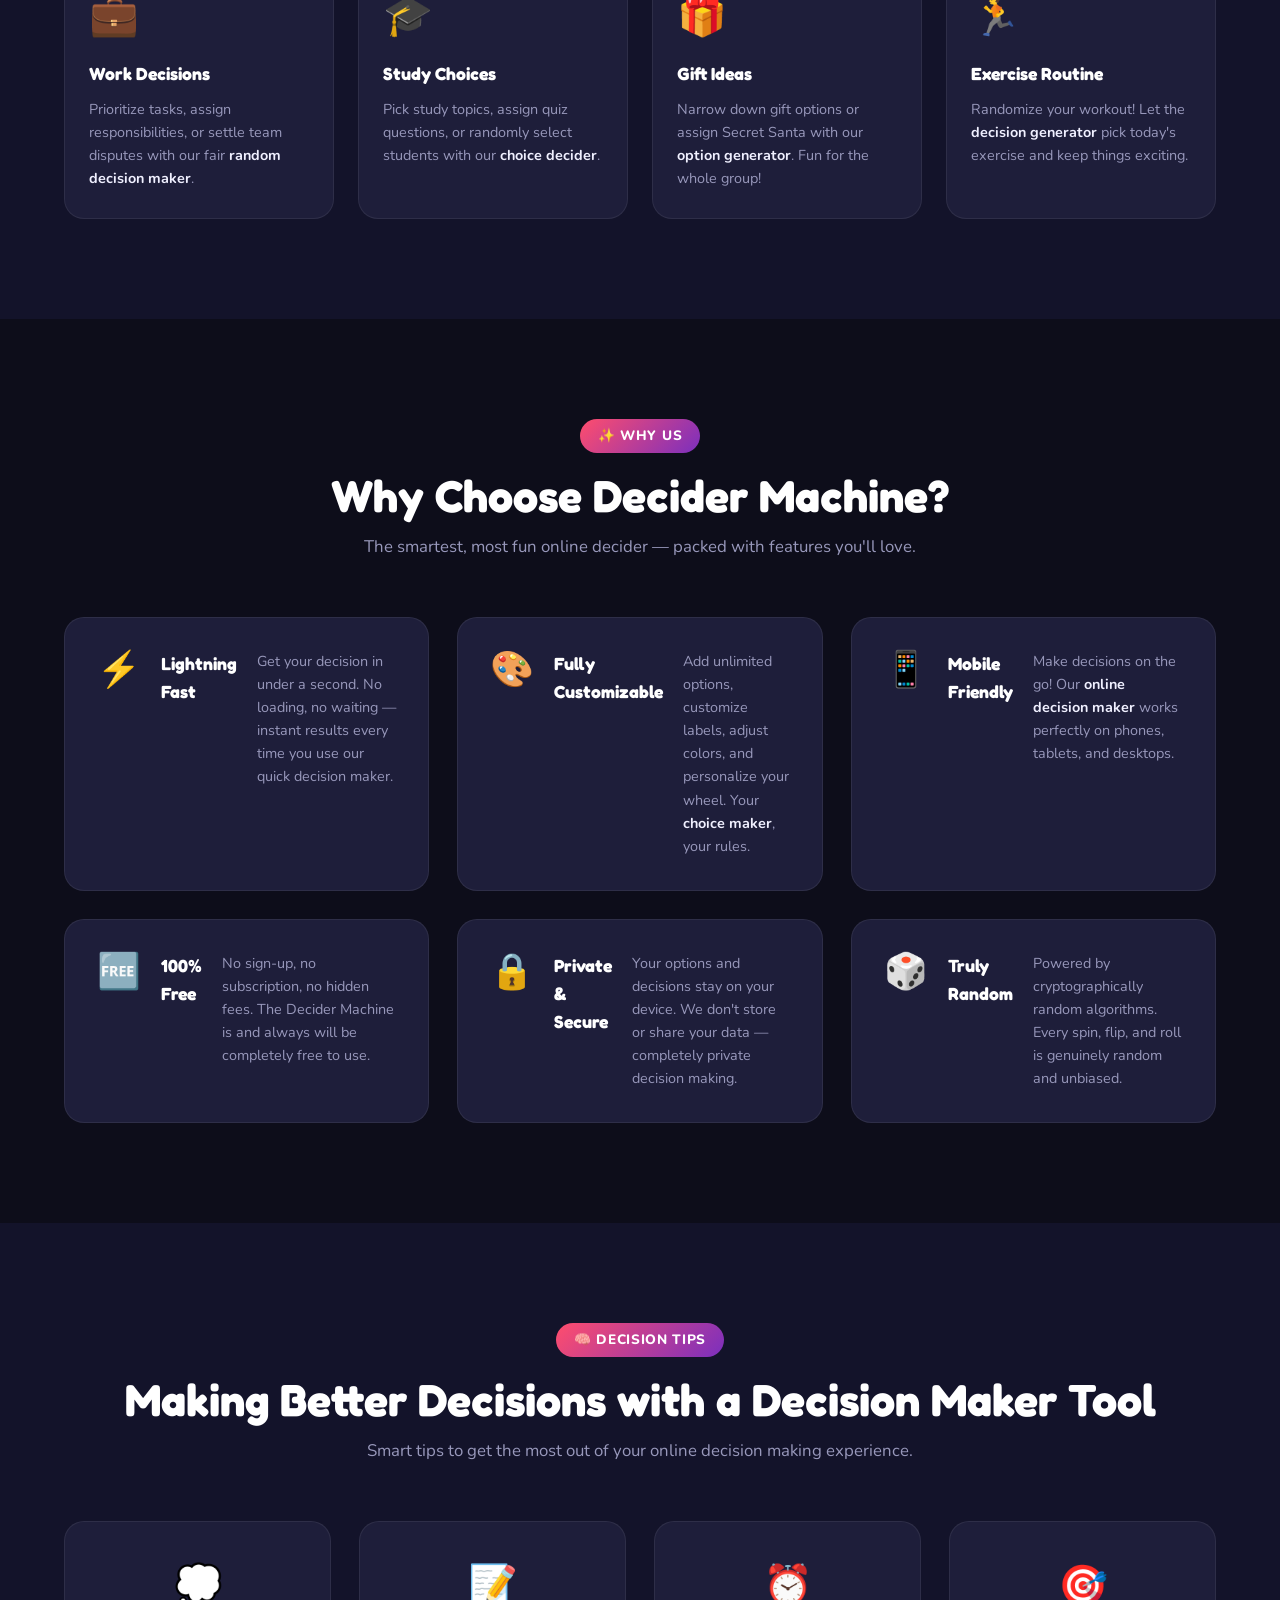
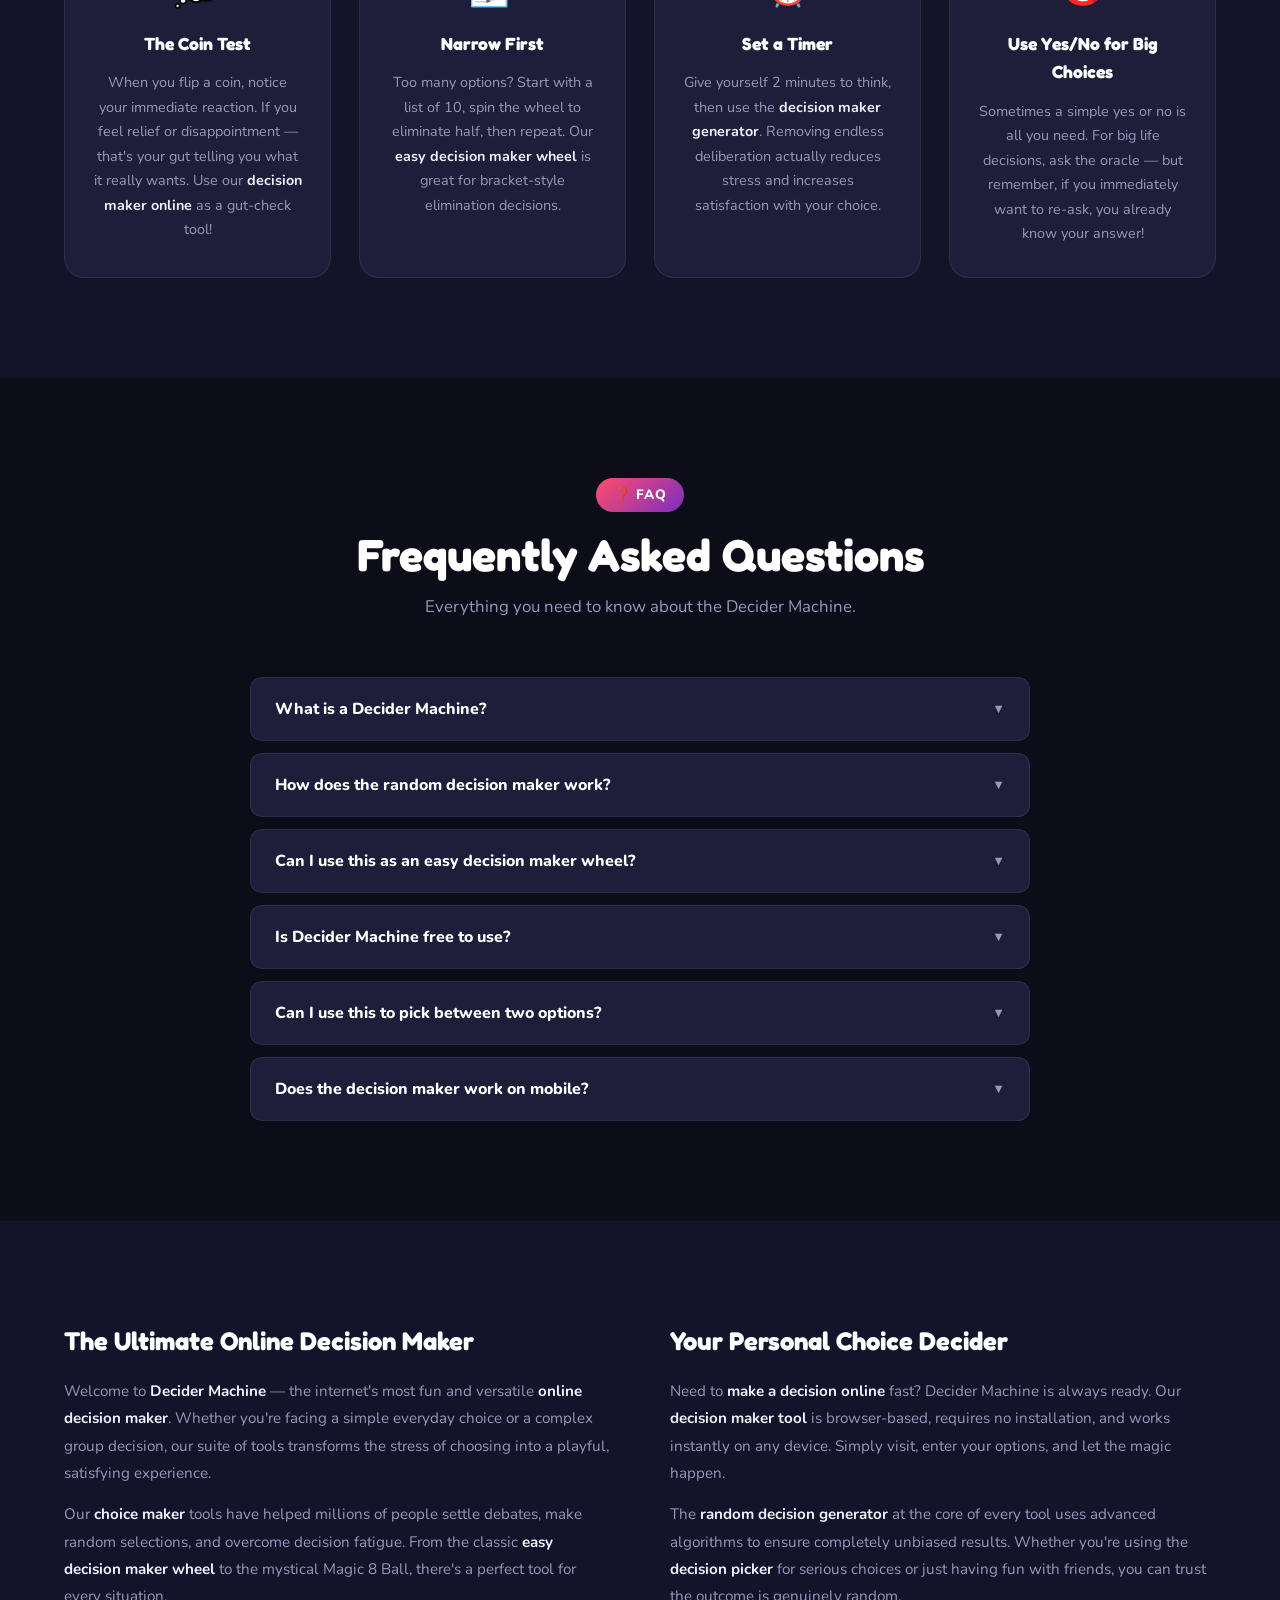
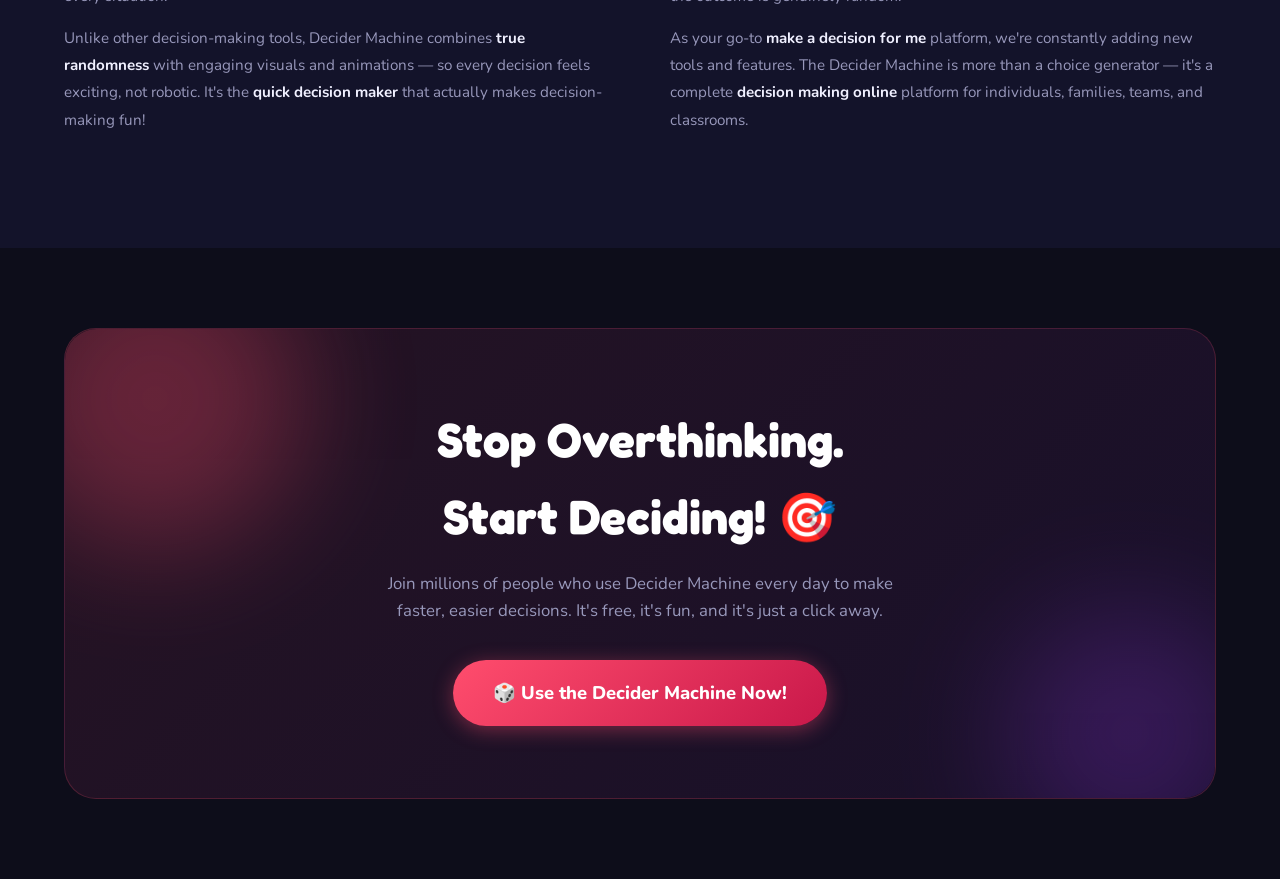
==== commit dfd9bf6e: "Update index.html" ====
--- a/index.html
+++ b/index.html
@@ -3,18 +3,19 @@
 <head>
   <meta charset="UTF-8" />
   <meta name="viewport" content="width=device-width, initial-scale=1.0" />
-  <title>Decider Machine – #1 Online Decision Maker Tool | decidermachine.online</title>
+  <title>Decider Machine – Online Decision Maker Tool | Choice Maker</title>
   <meta name="description" content="Make any decision in seconds! Decider Machine is the ultimate online decision maker with Spin Wheel, Yes/No Oracle, Dice Roller, Coin Flip & more. Free, fast & fun!" />
   <meta name="keywords" content="decider machine, decision maker, choice maker, easy decision maker, random decision maker, online decider, decision maker tool, spin wheel, yes no decision, dice roller" />
   <meta name="robots" content="index, follow" />
-  <link rel="canonical" href="https://decidermachine.online/" />
+  <link rel="canonical" href="https://decidermachine.github.io/" />
+  <link rel="icon" type="image/png" sizes="32x32" href="/favicon.png">
 
   <!-- Open Graph -->
   <meta property="og:type" content="website" />
-  <meta property="og:url" content="https://decidermachine.online/" />
+  <meta property="og:url" content="https://decidermachine.github.io/" />
   <meta property="og:title" content="Decider Machine – Fun Online Decision Maker" />
   <meta property="og:description" content="Spin the wheel, flip a coin, or roll the dice. Let the Decider Machine make your choices fast and fun!" />
-  <meta property="og:image" content="https://decidermachine.online/og-image.png" />
+  <meta property="og:image" content="https://decidermachine.github.io/og-image.png" />
 
   <!-- Twitter Card -->
   <meta name="twitter:card" content="summary_large_image" />
@@ -27,7 +28,7 @@
     "@context": "https://schema.org",
     "@type": "WebApplication",
     "name": "Decider Machine",
-    "url": "https://decidermachine.online",
+    "url": "https://decidermachine.github.io",
     "description": "A fun, free online decision maker tool featuring a spin wheel, yes/no oracle, dice roller, coin flip, and more to help you make any decision instantly.",
     "applicationCategory": "UtilityApplication",
     "operatingSystem": "All",
@@ -48,7 +49,7 @@
     "creator": {
       "@type": "Organization",
       "name": "Decider Machine",
-      "url": "https://decidermachine.online"
+      "url": "https://decidermachine.github.io"
     }
   }
   </script>
--- a/style.css
+++ b/style.css
@@ -0,0 +1,1375 @@
+/* ============================
+   DECIDER MACHINE - MAIN STYLES
+   decidermachine.online
+   ============================ */
+
+:root {
+  --primary: #FF4D6D;
+  --primary-dark: #C9184A;
+  --secondary: #7B2FBE;
+  --accent: #FFD60A;
+  --accent2: #06D6A0;
+  --accent3: #118AB2;
+  --bg: #0D0D1A;
+  --bg2: #13132A;
+  --bg3: #1A1A35;
+  --card-bg: #1E1E3A;
+  --card-border: rgba(255,255,255,0.07);
+  --text: #F0F0FF;
+  --text-muted: #9898BB;
+  --white: #FFFFFF;
+  --radius: 20px;
+  --radius-sm: 12px;
+  --shadow: 0 8px 32px rgba(0,0,0,0.4);
+  --shadow-glow: 0 0 40px rgba(255,77,109,0.25);
+  --font-display: 'Fredoka One', cursive;
+  --font-body: 'Nunito', sans-serif;
+}
+
+*, *::before, *::after { box-sizing: border-box; margin: 0; padding: 0; }
+
+html { scroll-behavior: smooth; }
+
+body {
+  font-family: var(--font-body);
+  background: var(--bg);
+  color: var(--text);
+  overflow-x: hidden;
+  line-height: 1.6;
+}
+
+/* ---- UTILS ---- */
+.container { max-width: 1200px; margin: 0 auto; padding: 0 24px; }
+.hidden { display: none !important; }
+
+/* ---- BUTTONS ---- */
+.btn {
+  display: inline-flex;
+  align-items: center;
+  justify-content: center;
+  gap: 8px;
+  padding: 14px 28px;
+  border-radius: 50px;
+  font-family: var(--font-body);
+  font-weight: 800;
+  font-size: 1rem;
+  border: none;
+  cursor: pointer;
+  transition: all 0.25s cubic-bezier(0.34, 1.56, 0.64, 1);
+  text-decoration: none;
+  white-space: nowrap;
+}
+.btn:hover { transform: translateY(-3px) scale(1.03); }
+.btn:active { transform: scale(0.97); }
+
+.btn-primary {
+  background: linear-gradient(135deg, var(--primary), var(--primary-dark));
+  color: #fff;
+  box-shadow: 0 4px 20px rgba(255,77,109,0.4);
+}
+.btn-primary:hover { box-shadow: 0 8px 30px rgba(255,77,109,0.6); }
+
+.btn-ghost {
+  background: transparent;
+  color: var(--text);
+  border: 2px solid rgba(255,255,255,0.2);
+}
+.btn-ghost:hover { background: rgba(255,255,255,0.07); border-color: rgba(255,255,255,0.4); }
+
+.btn-sm { padding: 8px 16px; font-size: 0.85rem; }
+.btn-lg { padding: 18px 40px; font-size: 1.15rem; }
+
+.btn-add {
+  background: var(--secondary);
+  color: #fff;
+  border: none;
+  padding: 12px 20px;
+  border-radius: 50px;
+  font-family: var(--font-body);
+  font-weight: 800;
+  cursor: pointer;
+  transition: all 0.2s;
+}
+.btn-add:hover { background: #6A1FA8; transform: scale(1.05); }
+
+.btn-yes {
+  background: linear-gradient(135deg, var(--accent2), #04A87F);
+  color: #fff;
+  border: none;
+  padding: 14px 32px;
+  border-radius: 50px;
+  font-weight: 800;
+  font-size: 1.1rem;
+  cursor: pointer;
+  transition: all 0.25s;
+  font-family: var(--font-body);
+}
+.btn-yes:hover { transform: translateY(-3px) scale(1.05); box-shadow: 0 8px 25px rgba(6,214,160,0.4); }
+
+.btn-no {
+  background: linear-gradient(135deg, var(--primary), var(--primary-dark));
+  color: #fff;
+  border: none;
+  padding: 14px 32px;
+  border-radius: 50px;
+  font-weight: 800;
+  font-size: 1.1rem;
+  cursor: pointer;
+  transition: all 0.25s;
+  font-family: var(--font-body);
+}
+.btn-no:hover { transform: translateY(-3px) scale(1.05); box-shadow: 0 8px 25px rgba(255,77,109,0.4); }
+
+.pulse-btn {
+  animation: pulse-anim 2.5s ease-in-out infinite;
+}
+@keyframes pulse-anim {
+  0%, 100% { box-shadow: 0 4px 20px rgba(255,77,109,0.4); }
+  50% { box-shadow: 0 4px 40px rgba(255,77,109,0.8), 0 0 80px rgba(255,77,109,0.2); }
+}
+
+/* ---- SECTION HEADERS ---- */
+.section-header {
+  text-align: center;
+  margin-bottom: 56px;
+}
+.section-tag {
+  display: inline-block;
+  background: linear-gradient(135deg, var(--primary), var(--secondary));
+  color: #fff;
+  padding: 6px 18px;
+  border-radius: 50px;
+  font-size: 0.85rem;
+  font-weight: 800;
+  letter-spacing: 0.05em;
+  text-transform: uppercase;
+  margin-bottom: 16px;
+}
+.section-header h2 {
+  font-family: var(--font-display);
+  font-size: clamp(1.8rem, 4vw, 2.8rem);
+  color: var(--white);
+  margin-bottom: 12px;
+  line-height: 1.2;
+}
+.section-header p {
+  color: var(--text-muted);
+  font-size: 1.05rem;
+  max-width: 560px;
+  margin: 0 auto;
+}
+
+/* ======================== HEADER ======================== */
+.site-header {
+  position: fixed;
+  top: 0; left: 0; right: 0;
+  z-index: 1000;
+  background: rgba(13,13,26,0.85);
+  backdrop-filter: blur(20px);
+  border-bottom: 1px solid rgba(255,255,255,0.06);
+  transition: all 0.3s;
+}
+.site-header.scrolled {
+  background: rgba(13,13,26,0.97);
+  box-shadow: 0 4px 30px rgba(0,0,0,0.5);
+}
+.header-inner {
+  display: flex;
+  align-items: center;
+  justify-content: space-between;
+  max-width: 1200px;
+  margin: 0 auto;
+  padding: 0 24px;
+  height: 68px;
+}
+.logo {
+  font-family: var(--font-display);
+  font-size: 1.5rem;
+  color: var(--white);
+  text-decoration: none;
+  display: flex;
+  align-items: center;
+  gap: 8px;
+}
+.logo-emoji { font-size: 1.8rem; animation: spin-logo 6s linear infinite; display: inline-block; }
+@keyframes spin-logo { 0%,90% { transform: rotate(0); } 95% { transform: rotate(360deg); } 100% { transform: rotate(360deg); } }
+.logo span { color: var(--primary); }
+
+.nav-links {
+  display: flex;
+  align-items: center;
+  gap: 8px;
+  list-style: none;
+}
+.nav-links a {
+  color: var(--text-muted);
+  text-decoration: none;
+  font-weight: 700;
+  font-size: 0.95rem;
+  padding: 8px 14px;
+  border-radius: 8px;
+  transition: all 0.2s;
+}
+.nav-links a:hover { color: var(--white); background: rgba(255,255,255,0.07); }
+
+.nav-cta {
+  background: linear-gradient(135deg, var(--primary), var(--secondary));
+  color: #fff !important;
+  border-radius: 50px !important;
+  padding: 9px 20px !important;
+}
+.nav-cta:hover { transform: translateY(-2px); box-shadow: 0 4px 15px rgba(255,77,109,0.4); }
+
+.hamburger {
+  display: none;
+  flex-direction: column;
+  gap: 5px;
+  cursor: pointer;
+  padding: 8px;
+  background: none;
+  border: none;
+}
+.hamburger span {
+  display: block;
+  width: 24px;
+  height: 2px;
+  background: var(--white);
+  border-radius: 2px;
+  transition: all 0.3s;
+}
+.mobile-nav {
+  display: none;
+  flex-direction: column;
+  background: var(--bg2);
+  border-top: 1px solid var(--card-border);
+  padding: 16px 24px;
+  gap: 4px;
+}
+.mobile-nav a {
+  color: var(--text);
+  text-decoration: none;
+  font-weight: 700;
+  padding: 12px 16px;
+  border-radius: 10px;
+  transition: all 0.2s;
+}
+.mobile-nav a:hover { background: rgba(255,255,255,0.07); }
+.mobile-nav.open { display: flex; }
+
+/* ======================== HERO ======================== */
+.hero {
+  position: relative;
+  min-height: 100vh;
+  display: flex;
+  align-items: center;
+  padding: 100px 24px 60px;
+  overflow: hidden;
+  max-width: 1200px;
+  margin: 0 auto;
+  gap: 60px;
+}
+.hero-bg-blobs {
+  position: fixed;
+  inset: 0;
+  pointer-events: none;
+  z-index: -1;
+}
+.blob {
+  position: absolute;
+  border-radius: 50%;
+  filter: blur(80px);
+  opacity: 0.35;
+  animation: float-blob 10s ease-in-out infinite;
+}
+.blob1 { width: 500px; height: 500px; background: var(--primary); top: -100px; left: -150px; animation-delay: 0s; }
+.blob2 { width: 400px; height: 400px; background: var(--secondary); top: 40%; right: -100px; animation-delay: -4s; }
+.blob3 { width: 350px; height: 350px; background: var(--accent3); bottom: -80px; left: 30%; animation-delay: -8s; }
+@keyframes float-blob {
+  0%, 100% { transform: translate(0,0) scale(1); }
+  33% { transform: translate(30px,-30px) scale(1.05); }
+  66% { transform: translate(-20px,20px) scale(0.95); }
+}
+
+.hero-content { flex: 1; max-width: 600px; }
+.hero-badge {
+  display: inline-block;
+  background: rgba(255,214,10,0.15);
+  color: var(--accent);
+  border: 1px solid rgba(255,214,10,0.3);
+  padding: 6px 16px;
+  border-radius: 50px;
+  font-size: 0.85rem;
+  font-weight: 800;
+  letter-spacing: 0.05em;
+  margin-bottom: 20px;
+  animation: slideDown 0.6s ease 0.2s both;
+}
+.hero-title {
+  font-family: var(--font-display);
+  font-size: clamp(2.5rem, 6vw, 4.5rem);
+  line-height: 1.1;
+  color: var(--white);
+  margin-bottom: 20px;
+  animation: slideDown 0.6s ease 0.3s both;
+}
+.hero-title .highlight {
+  background: linear-gradient(135deg, var(--primary), var(--accent));
+  -webkit-background-clip: text;
+  -webkit-text-fill-color: transparent;
+  background-clip: text;
+}
+.hero-sub {
+  color: var(--text-muted);
+  font-size: 1.1rem;
+  margin-bottom: 32px;
+  animation: slideDown 0.6s ease 0.4s both;
+}
+.hero-sub strong { color: var(--text); }
+
+.hero-cta-group {
+  display: flex;
+  gap: 16px;
+  flex-wrap: wrap;
+  margin-bottom: 48px;
+  animation: slideDown 0.6s ease 0.5s both;
+}
+
+.hero-stats {
+  display: flex;
+  align-items: center;
+  gap: 24px;
+  animation: slideDown 0.6s ease 0.6s both;
+}
+.stat { text-align: center; }
+.stat-num { display: block; font-family: var(--font-display); font-size: 1.6rem; color: var(--white); }
+.stat-label { font-size: 0.75rem; color: var(--text-muted); font-weight: 700; text-transform: uppercase; letter-spacing: 0.05em; }
+.stat-divider { width: 1px; height: 40px; background: rgba(255,255,255,0.1); }
+
+.hero-visual {
+  flex: 1;
+  display: flex;
+  align-items: center;
+  justify-content: center;
+  position: relative;
+  min-height: 350px;
+}
+.floating-cards {
+  position: relative;
+  width: 320px;
+  height: 320px;
+}
+.fcard {
+  position: absolute;
+  background: var(--card-bg);
+  border: 1px solid var(--card-border);
+  border-radius: var(--radius);
+  padding: 14px 20px;
+  font-weight: 800;
+  font-size: 0.95rem;
+  color: var(--text);
+  box-shadow: var(--shadow);
+  animation: float-card 4s ease-in-out infinite;
+  white-space: nowrap;
+}
+.fc1 { top: 0; left: 50%; transform: translateX(-50%); animation-delay: 0s; }
+.fc2 { top: 80px; right: 0; animation-delay: -1s; }
+.fc3 { bottom: 80px; right: 10px; animation-delay: -2s; }
+.fc4 { bottom: 0; left: 50%; transform: translateX(-50%); animation-delay: -3s; }
+.fc5 { top: 80px; left: 0; animation-delay: -1.5s; }
+
+@keyframes float-card {
+  0%, 100% { transform: translateY(0) translateX(var(--tx, 0)); }
+  50% { transform: translateY(-12px) translateX(var(--tx, 0)); }
+}
+.fc1, .fc4 { --tx: -50%; }
+
+@keyframes slideDown {
+  from { opacity: 0; transform: translateY(-20px); }
+  to { opacity: 1; transform: translateY(0); }
+}
+
+/* ======================== TOOLS ======================== */
+.tools-section {
+  padding: 80px 0;
+  background: linear-gradient(180deg, var(--bg) 0%, var(--bg2) 100%);
+}
+
+.tool-tabs {
+  display: flex;
+  gap: 8px;
+  flex-wrap: wrap;
+  justify-content: center;
+  margin-bottom: 40px;
+}
+.tab-btn {
+  background: var(--card-bg);
+  border: 1px solid var(--card-border);
+  color: var(--text-muted);
+  padding: 10px 18px;
+  border-radius: 50px;
+  font-family: var(--font-body);
+  font-weight: 700;
+  font-size: 0.9rem;
+  cursor: pointer;
+  transition: all 0.25s;
+  white-space: nowrap;
+}
+.tab-btn:hover { color: var(--white); border-color: rgba(255,255,255,0.2); }
+.tab-btn.active {
+  background: linear-gradient(135deg, var(--primary), var(--secondary));
+  color: #fff;
+  border-color: transparent;
+  box-shadow: 0 4px 20px rgba(255,77,109,0.35);
+}
+
+.tool-panel { display: none; animation: fadeInUp 0.4s ease; }
+.tool-panel.active { display: block; }
+
+@keyframes fadeInUp {
+  from { opacity: 0; transform: translateY(20px); }
+  to { opacity: 1; transform: translateY(0); }
+}
+
+/* --- SPIN WHEEL --- */
+.tool-layout {
+  display: flex;
+  gap: 40px;
+  align-items: flex-start;
+  flex-wrap: wrap;
+}
+.wheel-area {
+  display: flex;
+  flex-direction: column;
+  align-items: center;
+  gap: 20px;
+  flex: 0 0 auto;
+}
+.wheel-container {
+  position: relative;
+  width: 380px;
+  height: 380px;
+}
+.wheel-pointer {
+  position: absolute;
+  top: -18px;
+  left: 50%;
+  transform: translateX(-50%);
+  font-size: 2rem;
+  color: var(--accent);
+  z-index: 10;
+  filter: drop-shadow(0 0 8px var(--accent));
+  animation: pointer-bounce 1s ease-in-out infinite;
+}
+@keyframes pointer-bounce {
+  0%, 100% { transform: translateX(-50%) translateY(0); }
+  50% { transform: translateX(-50%) translateY(-4px); }
+}
+#wheelCanvas {
+  border-radius: 50%;
+  box-shadow: 0 0 60px rgba(255,77,109,0.3), var(--shadow);
+  transition: transform 0.1s;
+}
+
+.spin-btn {
+  min-width: 180px;
+  font-size: 1.2rem;
+  padding: 16px 36px;
+}
+
+.wheel-controls { flex: 1; min-width: 280px; }
+.wheel-controls h3 {
+  font-family: var(--font-display);
+  font-size: 1.3rem;
+  margin-bottom: 16px;
+  color: var(--white);
+}
+
+.option-input-group {
+  display: flex;
+  gap: 10px;
+  margin-bottom: 16px;
+}
+.option-input-group input {
+  flex: 1;
+  background: var(--bg3);
+  border: 1px solid var(--card-border);
+  color: var(--text);
+  padding: 12px 16px;
+  border-radius: 50px;
+  font-family: var(--font-body);
+  font-size: 0.95rem;
+  outline: none;
+  transition: border-color 0.2s;
+}
+.option-input-group input:focus { border-color: var(--primary); }
+
+.options-list {
+  list-style: none;
+  display: flex;
+  flex-direction: column;
+  gap: 8px;
+  max-height: 240px;
+  overflow-y: auto;
+  margin-bottom: 16px;
+  padding-right: 4px;
+}
+.options-list::-webkit-scrollbar { width: 4px; }
+.options-list::-webkit-scrollbar-track { background: var(--bg3); border-radius: 4px; }
+.options-list::-webkit-scrollbar-thumb { background: var(--primary); border-radius: 4px; }
+
+.option-item {
+  display: flex;
+  align-items: center;
+  gap: 10px;
+  background: var(--bg3);
+  border: 1px solid var(--card-border);
+  border-radius: 10px;
+  padding: 10px 14px;
+  font-size: 0.9rem;
+  font-weight: 700;
+  animation: fadeInUp 0.3s ease;
+}
+.option-color { width: 14px; height: 14px; border-radius: 50%; flex-shrink: 0; }
+.option-name { flex: 1; }
+.option-del {
+  background: none;
+  border: none;
+  color: var(--text-muted);
+  cursor: pointer;
+  font-size: 1rem;
+  transition: color 0.2s;
+  padding: 2px;
+}
+.option-del:hover { color: var(--primary); }
+
+.wheel-actions {
+  display: flex;
+  gap: 10px;
+  flex-wrap: wrap;
+}
+
+.result-box {
+  margin-top: 20px;
+  background: linear-gradient(135deg, rgba(255,77,109,0.15), rgba(123,47,190,0.15));
+  border: 1px solid rgba(255,77,109,0.3);
+  border-radius: var(--radius);
+  padding: 24px;
+  text-align: center;
+  animation: popIn 0.4s cubic-bezier(0.34,1.56,0.64,1);
+}
+@keyframes popIn {
+  from { opacity: 0; transform: scale(0.8); }
+  to { opacity: 1; transform: scale(1); }
+}
+.result-emoji { font-size: 2rem; margin-bottom: 8px; }
+.result-label { color: var(--text-muted); font-size: 0.85rem; font-weight: 700; text-transform: uppercase; letter-spacing: 0.05em; margin-bottom: 8px; }
+.result-value {
+  font-family: var(--font-display);
+  font-size: 1.6rem;
+  color: var(--accent);
+  word-break: break-word;
+}
+
+/* --- YES/NO ORACLE --- */
+.yesno-area {
+  display: flex;
+  flex-direction: column;
+  align-items: center;
+  gap: 24px;
+  padding: 20px 0;
+}
+.oracle-orb {
+  width: 220px;
+  height: 220px;
+  border-radius: 50%;
+  background: radial-gradient(circle at 35% 35%, #7B2FBE, #1a0040);
+  display: flex;
+  align-items: center;
+  justify-content: center;
+  box-shadow: 0 0 60px rgba(123,47,190,0.5), inset 0 0 40px rgba(0,0,0,0.5);
+  transition: all 0.5s;
+  cursor: pointer;
+  position: relative;
+  overflow: hidden;
+}
+.oracle-orb::before {
+  content: '';
+  position: absolute;
+  width: 60px;
+  height: 40px;
+  background: rgba(255,255,255,0.15);
+  border-radius: 50%;
+  top: 30px;
+  left: 35px;
+  filter: blur(10px);
+}
+.oracle-orb.asking {
+  animation: orb-shake 0.5s ease-in-out;
+}
+.oracle-orb.yes-glow { box-shadow: 0 0 80px rgba(6,214,160,0.6), inset 0 0 40px rgba(0,0,0,0.3); }
+.oracle-orb.no-glow { box-shadow: 0 0 80px rgba(255,77,109,0.6), inset 0 0 40px rgba(0,0,0,0.3); }
+@keyframes orb-shake {
+  0%,100% { transform: rotate(0); }
+  20% { transform: rotate(-10deg) scale(1.05); }
+  40% { transform: rotate(10deg) scale(1.05); }
+  60% { transform: rotate(-8deg); }
+  80% { transform: rotate(8deg); }
+}
+.orb-inner {
+  display: flex;
+  align-items: center;
+  justify-content: center;
+  width: 100px;
+  height: 100px;
+  background: rgba(255,255,255,0.07);
+  border-radius: 50%;
+}
+.orb-text {
+  font-family: var(--font-display);
+  font-size: 1rem;
+  color: rgba(255,255,255,0.8);
+  text-align: center;
+  line-height: 1.3;
+}
+
+.yesno-input-wrap {
+  display: flex;
+  gap: 12px;
+  width: 100%;
+  max-width: 560px;
+  flex-wrap: wrap;
+  justify-content: center;
+}
+.question-input {
+  flex: 1;
+  min-width: 200px;
+  background: var(--bg3);
+  border: 1px solid var(--card-border);
+  color: var(--text);
+  padding: 14px 20px;
+  border-radius: 50px;
+  font-family: var(--font-body);
+  font-size: 1rem;
+  outline: none;
+  transition: border-color 0.2s;
+}
+.question-input:focus { border-color: var(--secondary); }
+
+.yesno-result {
+  text-align: center;
+  animation: popIn 0.4s cubic-bezier(0.34,1.56,0.64,1);
+}
+.yesno-answer {
+  font-family: var(--font-display);
+  font-size: 3rem;
+  margin-bottom: 8px;
+}
+.yesno-answer.yes { color: var(--accent2); }
+.yesno-answer.no { color: var(--primary); }
+.yesno-answer.maybe { color: var(--accent); }
+.yesno-msg { color: var(--text-muted); font-size: 1rem; font-style: italic; }
+
+.quick-btns { display: flex; gap: 16px; }
+
+/* --- DICE --- */
+.dice-area {
+  display: flex;
+  flex-direction: column;
+  align-items: center;
+  gap: 24px;
+  padding: 20px 0;
+}
+.dice-selector { display: flex; flex-direction: column; align-items: center; gap: 12px; }
+.dice-selector label { font-weight: 800; color: var(--text-muted); font-size: 0.9rem; text-transform: uppercase; letter-spacing: 0.05em; }
+.dice-count-btns, .dice-type-btns { display: flex; gap: 8px; flex-wrap: wrap; justify-content: center; }
+
+.dice-count-btn, .dice-type-btn {
+  width: 44px;
+  height: 44px;
+  border-radius: 10px;
+  border: 2px solid var(--card-border);
+  background: var(--card-bg);
+  color: var(--text-muted);
+  font-family: var(--font-body);
+  font-weight: 800;
+  cursor: pointer;
+  transition: all 0.2s;
+  font-size: 0.9rem;
+}
+.dice-count-btn:hover, .dice-type-btn:hover { border-color: var(--primary); color: var(--white); }
+.dice-count-btn.active, .dice-type-btn.active {
+  background: var(--primary);
+  border-color: var(--primary);
+  color: #fff;
+  box-shadow: 0 4px 15px rgba(255,77,109,0.4);
+}
+.dice-type-btn { width: auto; padding: 0 14px; }
+
+.dice-display {
+  display: flex;
+  gap: 16px;
+  flex-wrap: wrap;
+  justify-content: center;
+  min-height: 100px;
+  align-items: center;
+}
+
+.die {
+  width: 80px;
+  height: 80px;
+  background: linear-gradient(135deg, #fff, #ddd);
+  border-radius: 16px;
+  display: flex;
+  align-items: center;
+  justify-content: center;
+  box-shadow: 0 6px 20px rgba(0,0,0,0.4), inset 0 1px 0 rgba(255,255,255,0.8);
+  transition: all 0.3s;
+}
+.die span {
+  font-family: var(--font-display);
+  font-size: 2rem;
+  color: var(--bg);
+  line-height: 1;
+}
+.die.rolling {
+  animation: dice-roll 0.5s ease;
+}
+@keyframes dice-roll {
+  0%,100% { transform: rotate(0) scale(1); }
+  25% { transform: rotate(15deg) scale(1.1); }
+  75% { transform: rotate(-15deg) scale(1.1); }
+}
+
+.dice-total {
+  font-family: var(--font-display);
+  font-size: 1.5rem;
+  color: var(--accent);
+  min-height: 40px;
+}
+
+/* --- COIN FLIP --- */
+.coin-area {
+  display: flex;
+  flex-direction: column;
+  align-items: center;
+  gap: 24px;
+  padding: 20px 0;
+}
+.coin-wrap {
+  perspective: 600px;
+  width: 160px;
+  height: 160px;
+}
+.coin {
+  width: 160px;
+  height: 160px;
+  position: relative;
+  transform-style: preserve-3d;
+  transition: transform 1.2s cubic-bezier(0.45, 0.05, 0.55, 0.95);
+  cursor: pointer;
+}
+.coin.flipping {
+  animation: coin-flip 1.2s ease;
+}
+@keyframes coin-flip {
+  0% { transform: rotateY(0); }
+  100% { transform: rotateY(1440deg); }
+}
+.coin.heads-up { transform: rotateY(0); }
+.coin.tails-up { transform: rotateY(180deg); }
+
+.coin-face {
+  position: absolute;
+  inset: 0;
+  border-radius: 50%;
+  display: flex;
+  align-items: center;
+  justify-content: center;
+  backface-visibility: hidden;
+  font-family: var(--font-display);
+  font-size: 2.5rem;
+  font-weight: bold;
+  box-shadow: 0 0 30px rgba(255,214,10,0.4);
+}
+.coin-face.heads {
+  background: radial-gradient(circle, #FFD700, #B8860B);
+  color: #8B6914;
+}
+.coin-face.tails {
+  background: radial-gradient(circle, #C0C0C0, #888);
+  color: #555;
+  transform: rotateY(180deg);
+}
+
+.coin-labels {
+  display: flex;
+  gap: 12px;
+  flex-wrap: wrap;
+  justify-content: center;
+}
+.coin-labels input {
+  width: 130px;
+  text-align: center;
+  background: var(--bg3);
+  border: 1px solid var(--card-border);
+  color: var(--text);
+  padding: 10px 14px;
+  border-radius: 50px;
+  font-family: var(--font-body);
+  font-weight: 700;
+  font-size: 0.9rem;
+  outline: none;
+}
+
+.coin-result { text-align: center; animation: popIn 0.4s cubic-bezier(0.34,1.56,0.64,1); }
+.coin-result-text { font-family: var(--font-display); font-size: 2.5rem; color: var(--accent); }
+.coin-streak { color: var(--text-muted); font-size: 0.9rem; font-weight: 700; margin-top: 8px; }
+.coin-history {
+  display: flex;
+  gap: 6px;
+  flex-wrap: wrap;
+  justify-content: center;
+  max-width: 340px;
+}
+.coin-hist-item {
+  background: var(--bg3);
+  border: 1px solid var(--card-border);
+  border-radius: 50px;
+  padding: 4px 12px;
+  font-size: 0.8rem;
+  font-weight: 700;
+  color: var(--text-muted);
+}
+
+/* --- LIST PICKER --- */
+.list-area {
+  max-width: 600px;
+  margin: 0 auto;
+  display: flex;
+  flex-direction: column;
+  gap: 16px;
+}
+.list-area h3 {
+  font-family: var(--font-display);
+  font-size: 1.5rem;
+  color: var(--white);
+}
+.tool-desc { color: var(--text-muted); font-size: 0.95rem; }
+
+#listTextarea {
+  width: 100%;
+  background: var(--bg3);
+  border: 1px solid var(--card-border);
+  color: var(--text);
+  padding: 16px;
+  border-radius: var(--radius-sm);
+  font-family: var(--font-body);
+  font-size: 0.95rem;
+  resize: vertical;
+  outline: none;
+  line-height: 1.8;
+}
+#listTextarea:focus { border-color: var(--primary); }
+
+.list-options-row {
+  display: flex;
+  gap: 16px;
+  align-items: center;
+  flex-wrap: wrap;
+}
+.list-options-row label {
+  display: flex;
+  align-items: center;
+  gap: 6px;
+  font-weight: 700;
+  font-size: 0.9rem;
+  cursor: pointer;
+}
+.list-options-row input[type=checkbox] { accent-color: var(--primary); width: 16px; height: 16px; }
+.list-options-row input[type=number] {
+  background: var(--bg3);
+  border: 1px solid var(--card-border);
+  color: var(--text);
+  padding: 6px 10px;
+  border-radius: 8px;
+  font-family: var(--font-body);
+  outline: none;
+}
+
+.list-result { background: linear-gradient(135deg, rgba(255,77,109,0.15), rgba(123,47,190,0.15)); border: 1px solid rgba(255,77,109,0.3); border-radius: var(--radius); padding: 24px; text-align: center; animation: popIn 0.4s cubic-bezier(0.34,1.56,0.64,1); }
+.list-result-label { color: var(--text-muted); font-size: 0.85rem; font-weight: 700; text-transform: uppercase; letter-spacing: 0.05em; margin-bottom: 10px; }
+.list-result-value { font-family: var(--font-display); font-size: 1.8rem; color: var(--accent); }
+
+/* --- NUMBER --- */
+.number-area {
+  max-width: 500px;
+  margin: 0 auto;
+  display: flex;
+  flex-direction: column;
+  align-items: center;
+  gap: 20px;
+  text-align: center;
+}
+.number-area h3 { font-family: var(--font-display); font-size: 1.5rem; color: var(--white); }
+.number-range { display: flex; align-items: center; gap: 16px; }
+.range-field { display: flex; flex-direction: column; align-items: center; gap: 6px; }
+.range-field label { font-size: 0.8rem; font-weight: 800; color: var(--text-muted); text-transform: uppercase; }
+.range-field input {
+  width: 100px;
+  background: var(--bg3);
+  border: 1px solid var(--card-border);
+  color: var(--text);
+  padding: 12px;
+  border-radius: 12px;
+  font-family: var(--font-display);
+  font-size: 1.2rem;
+  text-align: center;
+  outline: none;
+}
+.range-sep { font-family: var(--font-display); font-size: 1.2rem; color: var(--text-muted); padding-top: 20px; }
+.number-opts { display: flex; gap: 16px; align-items: center; flex-wrap: wrap; justify-content: center; }
+.number-opts label { display: flex; align-items: center; gap: 6px; font-weight: 700; font-size: 0.9rem; cursor: pointer; }
+.number-opts input[type=checkbox] { accent-color: var(--primary); width: 16px; height: 16px; }
+.number-opts input[type=number] {
+  background: var(--bg3);
+  border: 1px solid var(--card-border);
+  color: var(--text);
+  padding: 6px 10px;
+  border-radius: 8px;
+  font-family: var(--font-body);
+  outline: none;
+}
+
+.number-result { animation: popIn 0.4s cubic-bezier(0.34,1.56,0.64,1); }
+.number-display {
+  font-family: var(--font-display);
+  font-size: 4rem;
+  background: linear-gradient(135deg, var(--primary), var(--accent));
+  -webkit-background-clip: text;
+  -webkit-text-fill-color: transparent;
+  background-clip: text;
+  animation: countUp 0.5s ease;
+}
+@keyframes countUp {
+  from { transform: scale(0.5); opacity: 0; }
+  to { transform: scale(1); opacity: 1; }
+}
+.number-history { display: flex; gap: 8px; flex-wrap: wrap; justify-content: center; max-width: 400px; }
+
+/* --- CARDS --- */
+.cards-area {
+  display: flex;
+  flex-direction: column;
+  align-items: center;
+  gap: 24px;
+  padding: 20px 0;
+}
+.cards-area h3 { font-family: var(--font-display); font-size: 1.5rem; color: var(--white); }
+.card-display { display: flex; justify-content: center; align-items: center; min-height: 160px; }
+.playing-card {
+  width: 110px;
+  height: 155px;
+  border-radius: 14px;
+  cursor: pointer;
+  transition: all 0.3s;
+  perspective: 600px;
+}
+.card-back {
+  width: 100%;
+  height: 100%;
+  background: linear-gradient(135deg, #1a1060, #3A0CA3);
+  border-radius: 14px;
+  display: flex;
+  align-items: center;
+  justify-content: center;
+  font-size: 5rem;
+  box-shadow: 0 8px 30px rgba(0,0,0,0.5);
+  transition: all 0.3s;
+}
+.card-front {
+  width: 100%;
+  height: 100%;
+  background: #fff;
+  border-radius: 14px;
+  display: flex;
+  flex-direction: column;
+  align-items: center;
+  justify-content: center;
+  box-shadow: 0 8px 30px rgba(0,0,0,0.5);
+  animation: flipCard 0.4s ease;
+}
+@keyframes flipCard {
+  from { transform: rotateY(-90deg); }
+  to { transform: rotateY(0); }
+}
+.card-value { font-family: var(--font-display); font-size: 2rem; color: #222; }
+.card-suit { font-size: 2.5rem; }
+.playing-card.drawing { animation: card-draw 0.3s ease; }
+@keyframes card-draw {
+  from { transform: translateY(-30px) rotate(-5deg); opacity: 0; }
+  to { transform: translateY(0) rotate(0); opacity: 1; }
+}
+
+.cards-btns { display: flex; gap: 12px; }
+.deck-info { color: var(--text-muted); font-size: 0.9rem; font-weight: 700; }
+.drawn-cards { display: flex; gap: 6px; flex-wrap: wrap; justify-content: center; max-width: 500px; }
+.drawn-card-mini {
+  background: var(--bg3);
+  border: 1px solid var(--card-border);
+  border-radius: 6px;
+  padding: 4px 8px;
+  font-size: 0.8rem;
+  font-weight: 700;
+  color: var(--text-muted);
+}
+
+/* --- MAGIC 8 --- */
+.magic8-area {
+  display: flex;
+  flex-direction: column;
+  align-items: center;
+  gap: 24px;
+  padding: 20px 0;
+}
+.m8-ball {
+  width: 200px;
+  height: 200px;
+  border-radius: 50%;
+  background: radial-gradient(circle at 35% 35%, #333, #000);
+  display: flex;
+  align-items: center;
+  justify-content: center;
+  box-shadow: 0 0 50px rgba(0,0,0,0.8), inset 0 0 30px rgba(0,0,0,0.5);
+  cursor: pointer;
+  transition: all 0.3s;
+}
+.m8-ball:hover { transform: scale(1.05); box-shadow: 0 0 70px rgba(0,0,0,0.8), 0 0 30px rgba(123,47,190,0.3); }
+.m8-ball.shaking { animation: orb-shake 0.5s ease-in-out; }
+.m8-inner {
+  width: 100px;
+  height: 100px;
+  background: linear-gradient(135deg, #7B2FBE, #3A0CA3);
+  border-radius: 50%;
+  display: flex;
+  align-items: center;
+  justify-content: center;
+  box-shadow: inset 0 0 20px rgba(0,0,0,0.5);
+}
+.m8-text { font-family: var(--font-display); font-size: 1rem; color: rgba(255,255,255,0.9); text-align: center; padding: 8px; line-height: 1.3; }
+.m8-history { display: flex; flex-direction: column; gap: 8px; width: 100%; max-width: 500px; max-height: 150px; overflow-y: auto; }
+.m8-hist-item {
+  background: var(--bg3);
+  border: 1px solid var(--card-border);
+  border-radius: 10px;
+  padding: 10px 14px;
+  font-size: 0.85rem;
+  color: var(--text-muted);
+}
+.m8-hist-item strong { color: var(--text); }
+
+/* ======================== HOW IT WORKS ======================== */
+.how-it-works {
+  padding: 100px 0;
+  background: var(--bg);
+}
+.steps-grid {
+  display: grid;
+  grid-template-columns: repeat(auto-fit, minmax(280px, 1fr));
+  gap: 32px;
+}
+.step-card {
+  background: var(--card-bg);
+  border: 1px solid var(--card-border);
+  border-radius: var(--radius);
+  padding: 40px 32px;
+  text-align: center;
+  position: relative;
+  transition: all 0.3s;
+  overflow: hidden;
+}
+.step-card::before {
+  content: '';
+  position: absolute;
+  inset: 0;
+  background: linear-gradient(135deg, rgba(255,77,109,0.05), rgba(123,47,190,0.05));
+  opacity: 0;
+  transition: opacity 0.3s;
+}
+.step-card:hover { transform: translateY(-8px); border-color: rgba(255,77,109,0.3); box-shadow: var(--shadow-glow); }
+.step-card:hover::before { opacity: 1; }
+.step-num {
+  position: absolute;
+  top: 20px;
+  right: 24px;
+  font-family: var(--font-display);
+  font-size: 3rem;
+  color: rgba(255,255,255,0.05);
+  line-height: 1;
+}
+.step-icon { font-size: 3rem; margin-bottom: 16px; display: block; }
+.step-card h3 { font-family: var(--font-display); font-size: 1.3rem; color: var(--white); margin-bottom: 12px; }
+.step-card p { color: var(--text-muted); font-size: 0.95rem; }
+
+/* ======================== USE CASES ======================== */
+.use-cases {
+  padding: 100px 0;
+  background: var(--bg2);
+}
+.cases-grid {
+  display: grid;
+  grid-template-columns: repeat(auto-fill, minmax(250px, 1fr));
+  gap: 24px;
+}
+.case-card {
+  background: var(--card-bg);
+  border: 1px solid var(--card-border);
+  border-radius: var(--radius);
+  padding: 28px 24px;
+  transition: all 0.3s;
+}
+.case-card:hover { transform: translateY(-6px); border-color: rgba(255,214,10,0.3); box-shadow: 0 8px 30px rgba(255,214,10,0.1); }
+.case-icon { font-size: 2.5rem; margin-bottom: 12px; display: block; }
+.case-card h3 { font-family: var(--font-display); font-size: 1.1rem; color: var(--white); margin-bottom: 10px; }
+.case-card p { color: var(--text-muted); font-size: 0.9rem; line-height: 1.6; }
+.case-card p strong { color: var(--text); }
+
+/* ======================== FEATURES ======================== */
+.features {
+  padding: 100px 0;
+  background: var(--bg);
+}
+.features-grid {
+  display: grid;
+  grid-template-columns: repeat(auto-fill, minmax(320px, 1fr));
+  gap: 28px;
+}
+.feature-card {
+  background: var(--card-bg);
+  border: 1px solid var(--card-border);
+  border-radius: var(--radius);
+  padding: 32px;
+  display: flex;
+  gap: 20px;
+  align-items: flex-start;
+  transition: all 0.3s;
+}
+.feature-card:hover { transform: translateY(-4px); border-color: rgba(6,214,160,0.3); }
+.feat-icon { font-size: 2.2rem; flex-shrink: 0; line-height: 1; margin-top: 2px; }
+.feature-card h3 { font-family: var(--font-display); font-size: 1.1rem; color: var(--white); margin-bottom: 8px; }
+.feature-card p { color: var(--text-muted); font-size: 0.9rem; }
+.feature-card p strong { color: var(--text); }
+
+/* ======================== TIPS ======================== */
+.tips-section {
+  padding: 100px 0;
+  background: var(--bg2);
+}
+.tips-grid {
+  display: grid;
+  grid-template-columns: repeat(auto-fill, minmax(260px, 1fr));
+  gap: 28px;
+}
+.tip-card {
+  background: var(--card-bg);
+  border: 1px solid var(--card-border);
+  border-radius: var(--radius);
+  padding: 32px 28px;
+  text-align: center;
+  transition: all 0.3s;
+}
+.tip-card:hover { transform: translateY(-6px); }
+.tip-num { font-size: 2.5rem; margin-bottom: 12px; display: block; }
+.tip-card h3 { font-family: var(--font-display); font-size: 1.1rem; color: var(--white); margin-bottom: 12px; }
+.tip-card p { color: var(--text-muted); font-size: 0.9rem; line-height: 1.7; }
+.tip-card p strong { color: var(--text); }
+
+/* ======================== FAQ ======================== */
+.faq-section {
+  padding: 100px 0;
+  background: var(--bg);
+}
+.faq-list {
+  max-width: 780px;
+  margin: 0 auto;
+  display: flex;
+  flex-direction: column;
+  gap: 12px;
+}
+.faq-item {
+  background: var(--card-bg);
+  border: 1px solid var(--card-border);
+  border-radius: var(--radius-sm);
+  overflow: hidden;
+  transition: all 0.3s;
+}
+.faq-item.open { border-color: rgba(255,77,109,0.3); }
+.faq-q {
+  width: 100%;
+  background: none;
+  border: none;
+  color: var(--white);
+  text-align: left;
+  padding: 20px 24px;
+  font-family: var(--font-body);
+  font-weight: 800;
+  font-size: 1rem;
+  cursor: pointer;
+  display: flex;
+  justify-content: space-between;
+  align-items: center;
+  transition: color 0.2s;
+}
+.faq-q:hover { color: var(--primary); }
+.faq-arrow { transition: transform 0.3s; font-size: 0.8rem; color: var(--text-muted); }
+.faq-item.open .faq-arrow { transform: rotate(180deg); }
+.faq-a {
+  padding: 0 24px;
+  max-height: 0;
+  overflow: hidden;
+  transition: max-height 0.4s ease, padding 0.3s;
+}
+.faq-item.open .faq-a { max-height: 400px; padding: 0 24px 20px; }
+.faq-a p { color: var(--text-muted); line-height: 1.7; }
+.faq-a p strong { color: var(--text); }
+
+/* ======================== CONTENT ======================== */
+.content-section {
+  padding: 100px 0;
+  background: var(--bg2);
+}
+.content-two-col {
+  display: grid;
+  grid-template-columns: 1fr 1fr;
+  gap: 60px;
+}
+.content-col h2 {
+  font-family: var(--font-display);
+  font-size: 1.6rem;
+  color: var(--white);
+  margin-bottom: 16px;
+}
+.content-col p {
+  color: var(--text-muted);
+  margin-bottom: 14px;
+  line-height: 1.8;
+  font-size: 0.95rem;
+}
+.content-col p strong { color: var(--text); }
+
+/* ======================== CTA ======================== */
+.cta-section {
+  padding: 80px 0;
+  background: var(--bg);
+}
+.cta-box {
+  background: linear-gradient(135deg, rgba(255,77,109,0.1), rgba(123,47,190,0.1));
+  border: 1px solid rgba(255,77,109,0.2);
+  border-radius: 32px;
+  padding: 72px 40px;
+  text-align: center;
+  position: relative;
+  overflow: hidden;
+}
+.cta-blobs { position: absolute; inset: 0; pointer-events: none; overflow: hidden; border-radius: 32px; }
+.cta-blob {
+  position: absolute;
+  border-radius: 50%;
+  filter: blur(60px);
+  opacity: 0.3;
+}
+.cb1 { width: 300px; height: 300px; background: var(--primary); top: -80px; left: -60px; }
+.cb2 { width: 250px; height: 250px; background: var(--secondary); bottom: -60px; right: -40px; }
+.cta-box h2 {
+  font-family: var(--font-display);
+  font-size: clamp(1.8rem, 4vw, 3rem);
+  color: var(--white);
+  margin-bottom: 16px;
+  position: relative;
+}
+.cta-box p {
+  color: var(--text-muted);
+  margin-bottom: 36px;
+  font-size: 1.05rem;
+  max-width: 520px;
+  margin: 0 auto 36px;
+  position: relative;
+}
+
+/* ======================== FOOTER ======================== */
+.site-footer {
+  background: var(--bg2);
+  border-top: 1px solid var(--card-border);
+  padding: 64px 0 32px;
+}
+.footer-grid {
+  display: grid;
+  grid-template-columns: 2fr 1fr 1fr 1fr;
+  gap: 48px;
+  margin-bottom: 48px;
+}
+.footer-brand .logo { display: inline-flex; margin-bottom: 12px; }
+.footer-brand p { color: var(--text-muted); font-size: 0.9rem; line-height: 1.7; max-width: 260px; }
+.footer-col h4 {
+  font-family: var(--font-display);
+  font-size: 1rem;
+  color: var(--white);
+  margin-bottom: 16px;
+}
+.footer-col ul { list-style: none; display: flex; flex-direction: column; gap: 8px; }
+.footer-col ul a {
+  color: var(--text-muted);
+  text-decoration: none;
+  font-size: 0.9rem;
+  font-weight: 600;
+  transition: color 0.2s;
+}
+.footer-col ul a:hover { color: var(--primary); }
+.footer-bottom {
+  display: flex;
+  align-items: center;
+  justify-content: space-between;
+  padding-top: 24px;
+  border-top: 1px solid var(--card-border);
+  flex-wrap: wrap;
+  gap: 12px;
+}
+.footer-bottom p { color: var(--text-muted); font-size: 0.85rem; }
+.footer-links { display: flex; gap: 20px; }
+.footer-links a { color: var(--text-muted); text-decoration: none; font-size: 0.85rem; font-weight: 600; transition: color 0.2s; }
+.footer-links a:hover { color: var(--primary); }
+
+/* ======================== CONFETTI ======================== */
+#confettiCanvas {
+  position: fixed;
+  top: 0; left: 0;
+  pointer-events: none;
+  z-index: 9999;
+  width: 100%;
+  height: 100%;
+  display: none;
+}
+
+/* ======================== RESPONSIVE ======================== */
+@media (max-width: 900px) {
+  .hero { flex-direction: column; padding-top: 90px; text-align: center; gap: 40px; }
+  .hero-cta-group { justify-content: center; }
+  .hero-stats { justify-content: center; }
+  .hero-visual { display: none; }
+  .tool-layout { flex-direction: column; align-items: center; }
+  .wheel-container { width: 300px; height: 300px; }
+  #wheelCanvas { width: 300px; height: 300px; }
+  .content-two-col { grid-template-columns: 1fr; gap: 40px; }
+  .footer-grid { grid-template-columns: 1fr 1fr; }
+  .nav-links { display: none; }
+  .hamburger { display: flex; }
+}
+@media (max-width: 600px) {
+  .section-header { margin-bottom: 36px; }
+  .steps-grid, .cases-grid, .features-grid, .tips-grid { grid-template-columns: 1fr; }
+  .footer-grid { grid-template-columns: 1fr; gap: 32px; }
+  .footer-bottom { flex-direction: column; text-align: center; }
+  .wheel-container { width: 260px; height: 260px; }
+  #wheelCanvas { width: 260px; height: 260px; }
+  .die { width: 65px; height: 65px; }
+  .die span { font-size: 1.6rem; }
+}
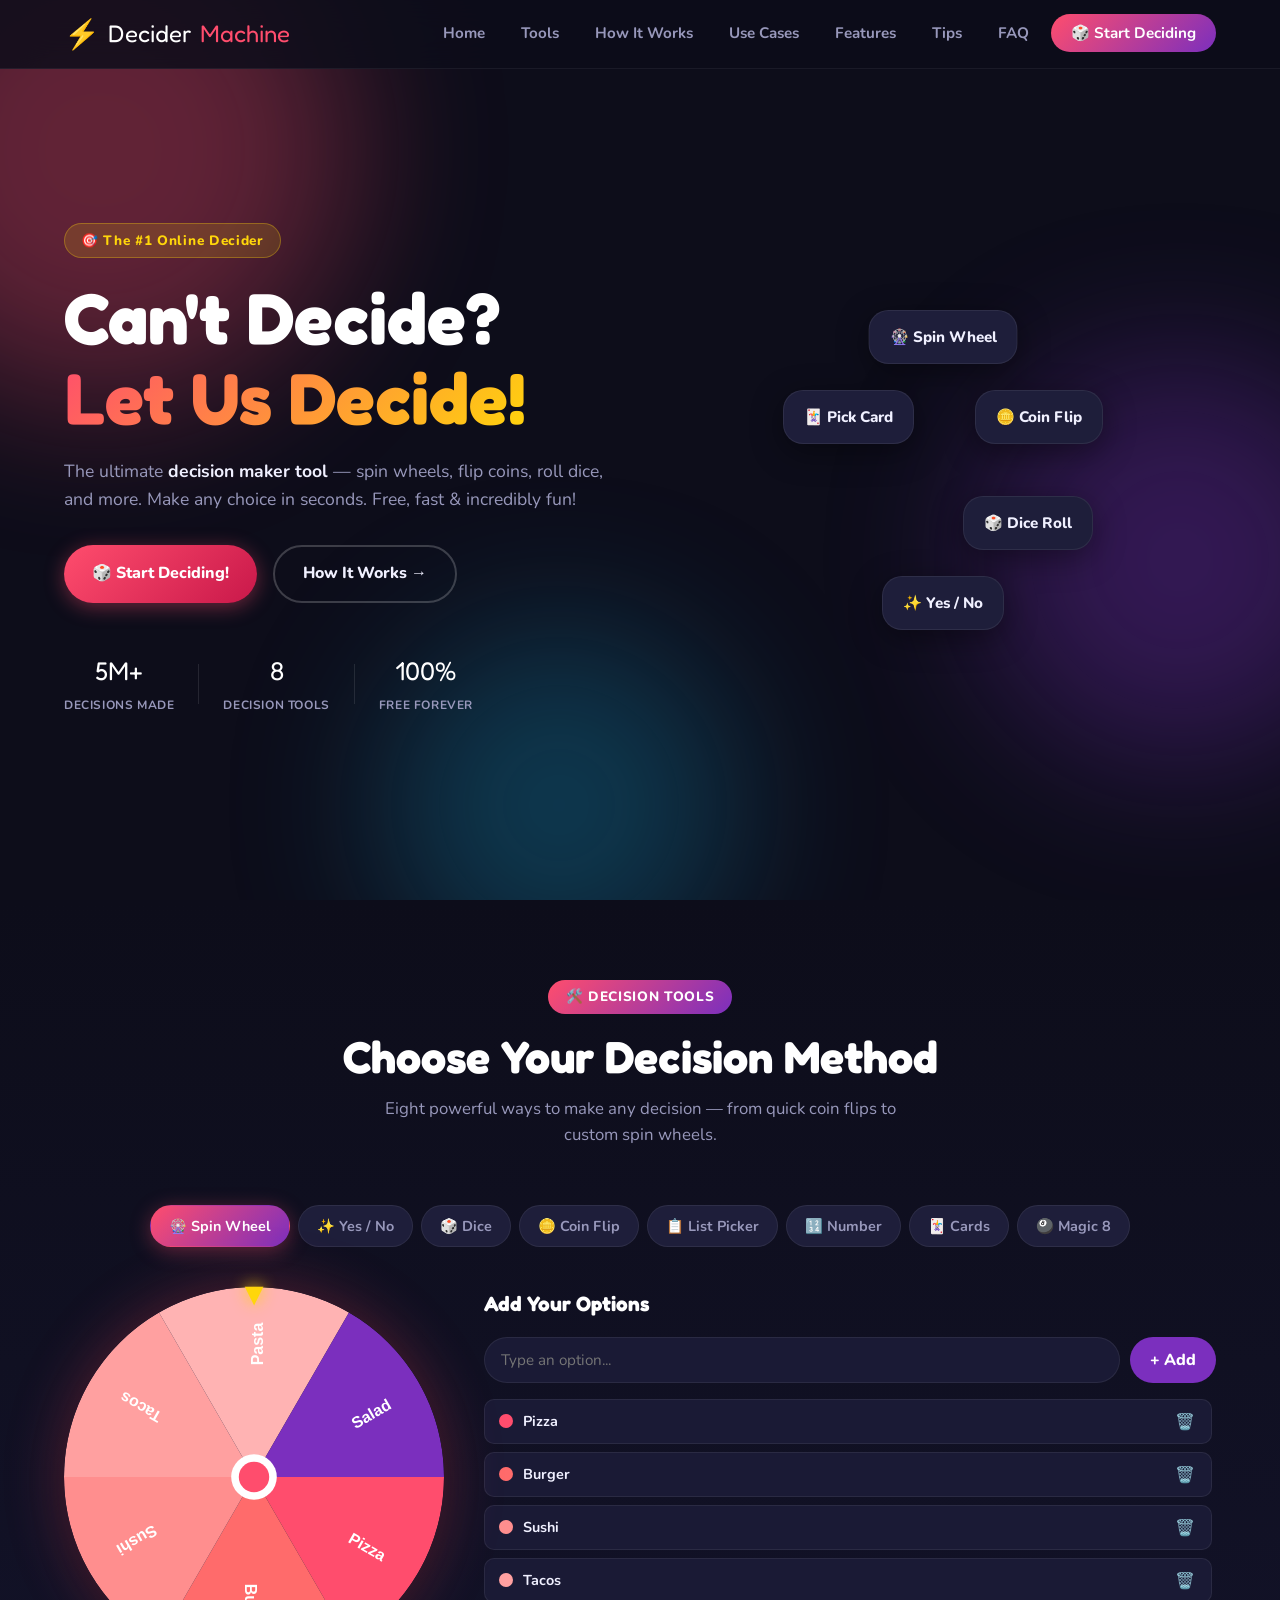
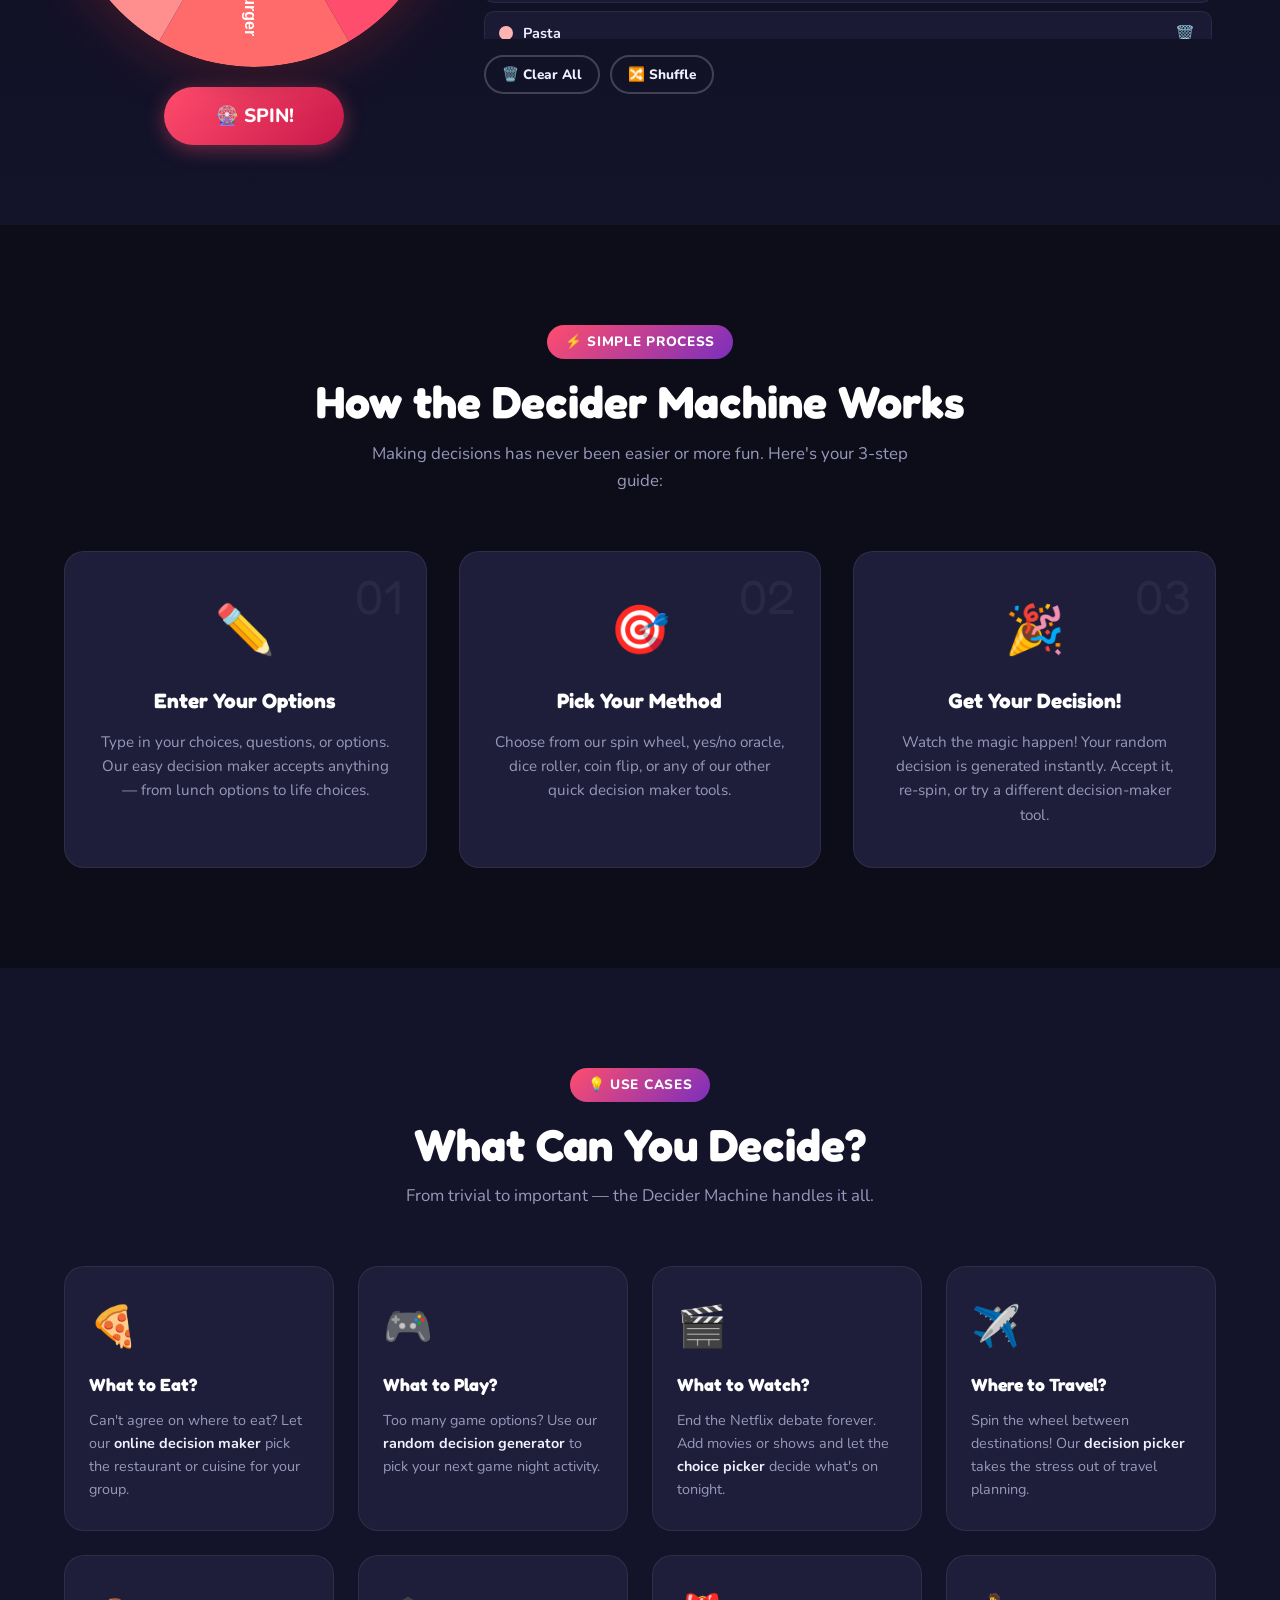
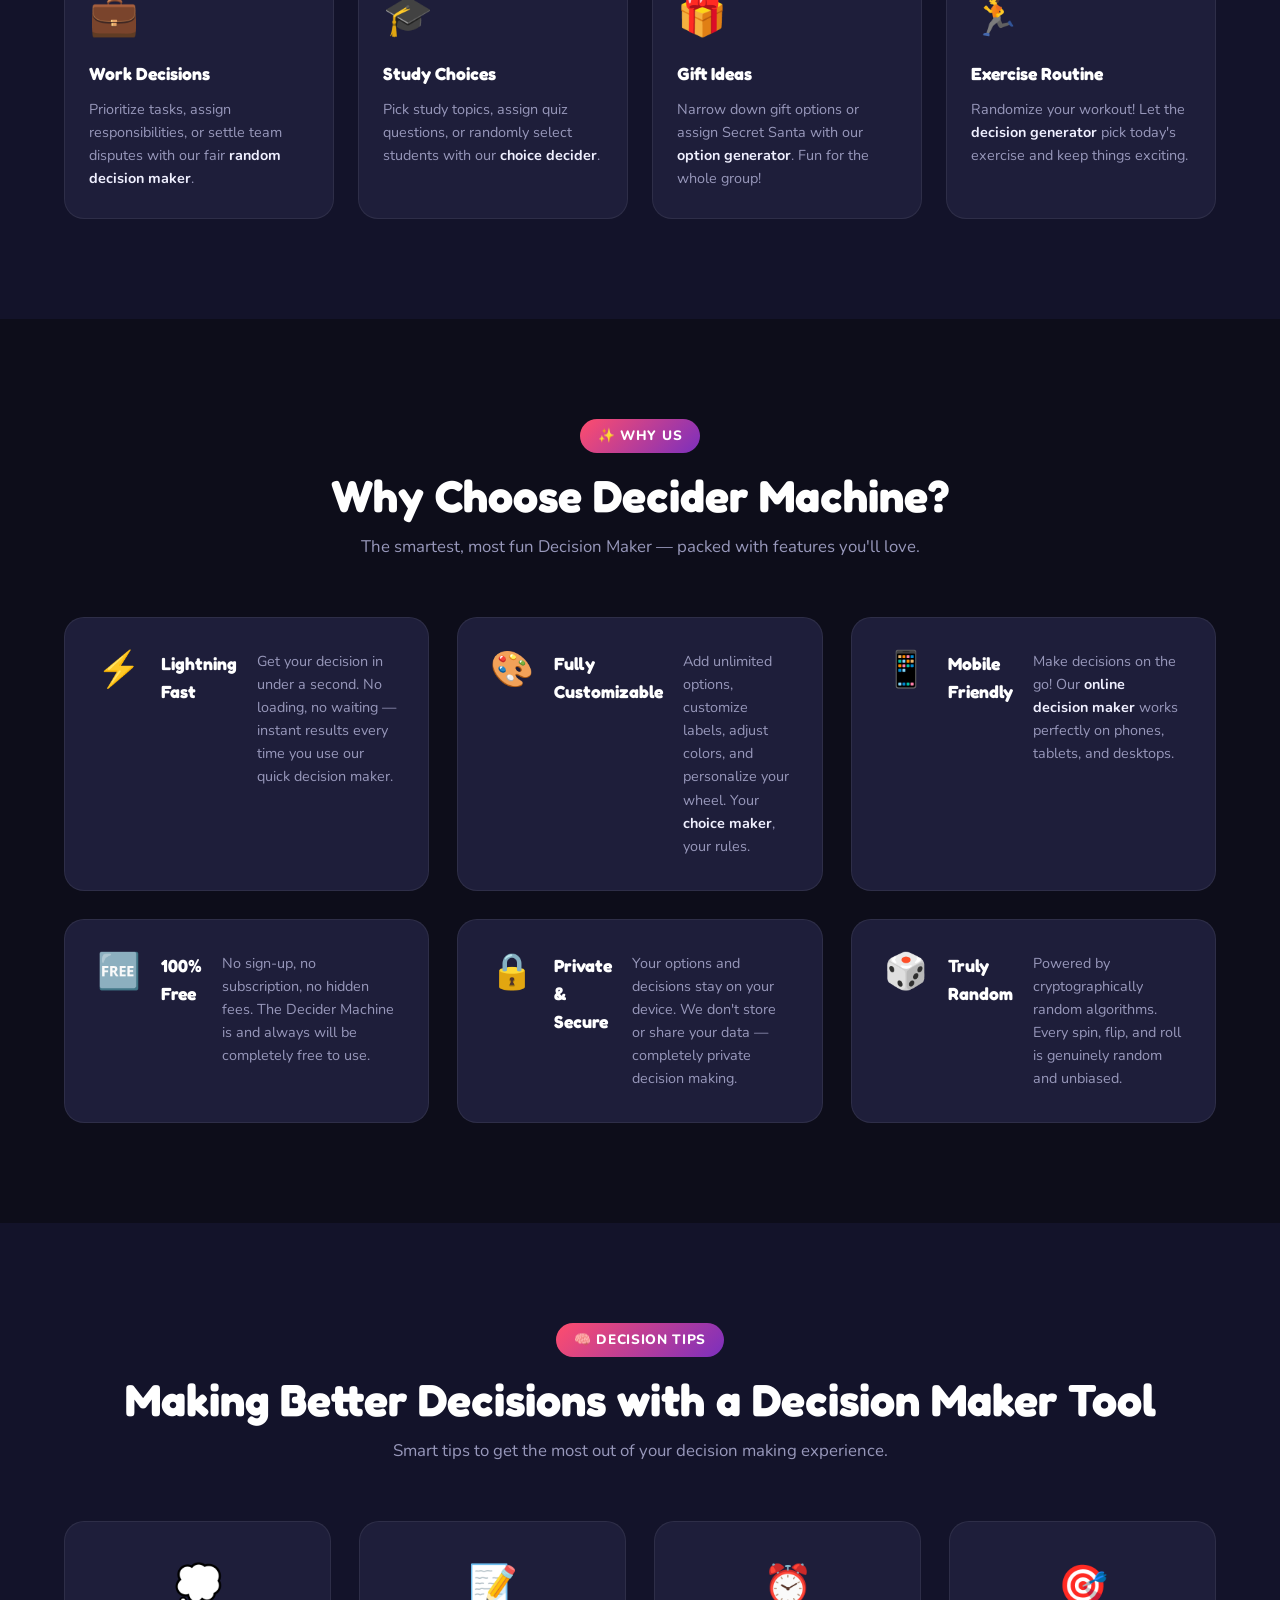
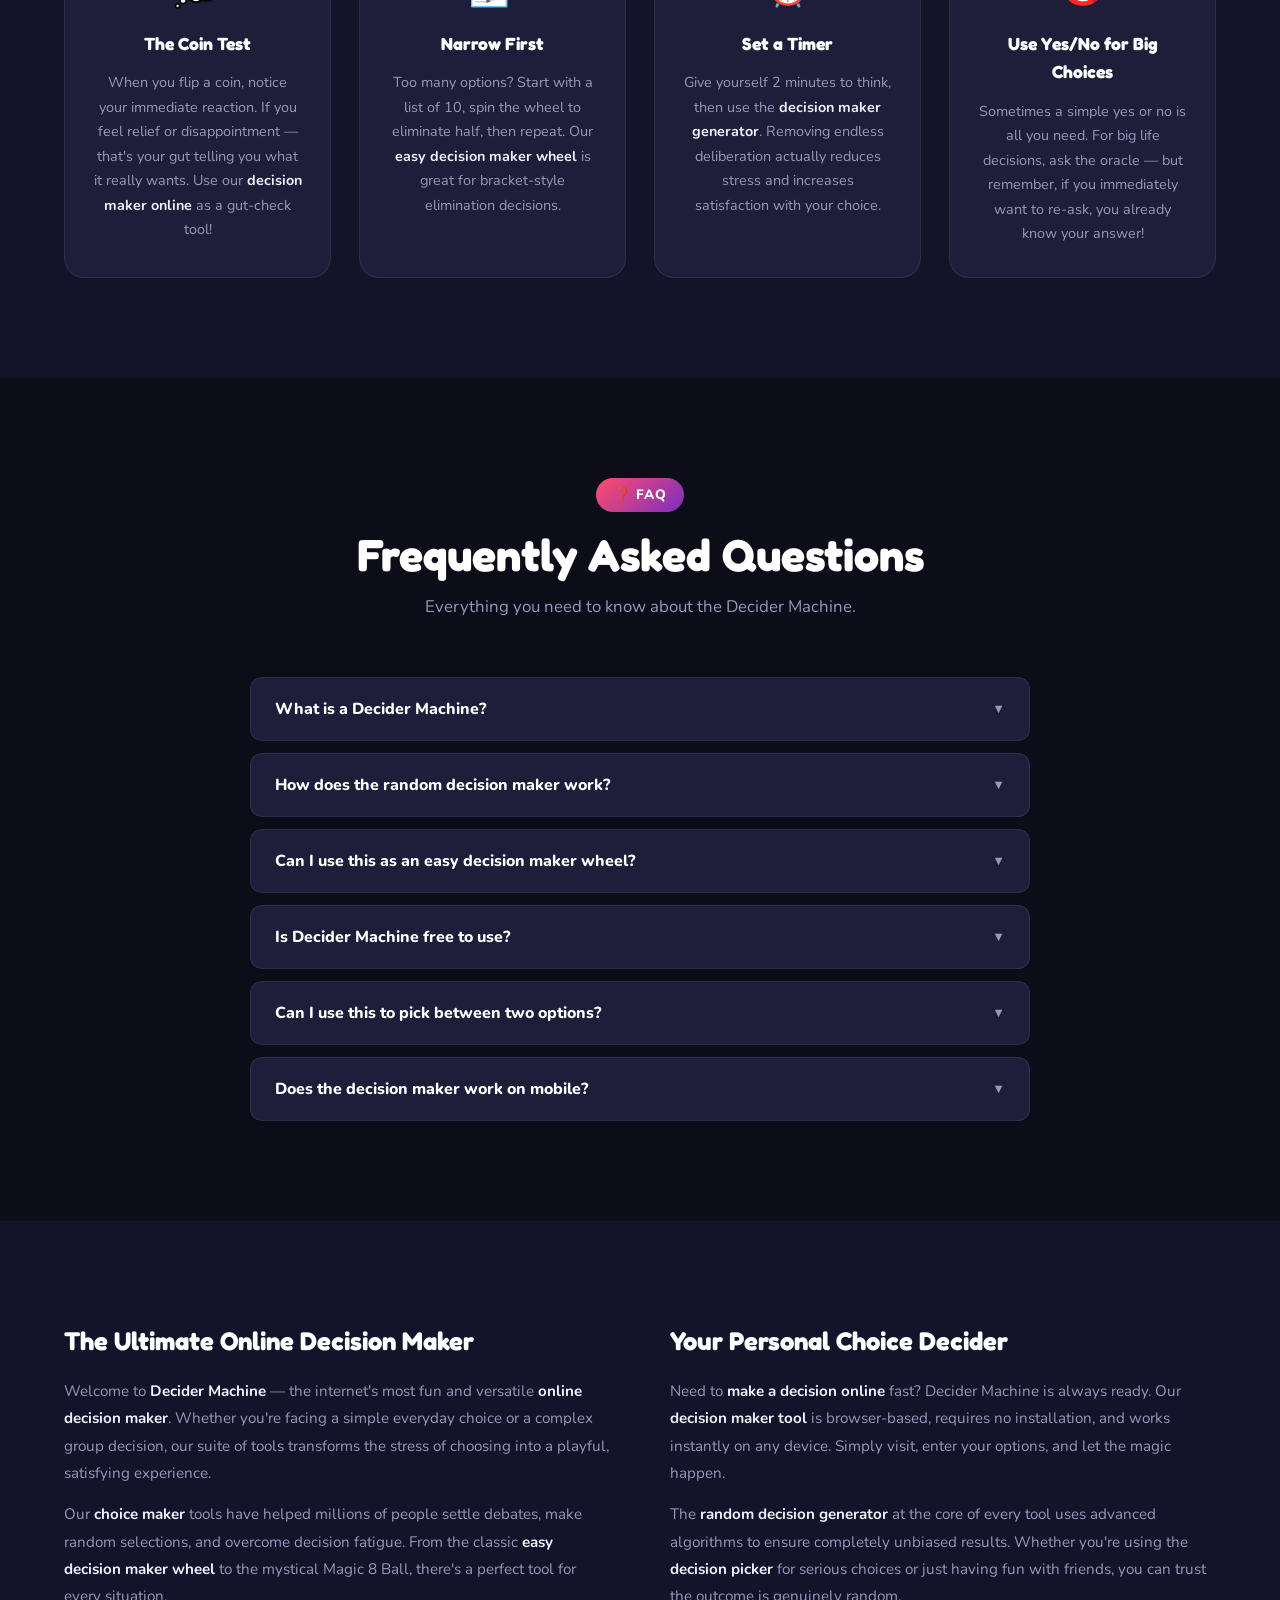
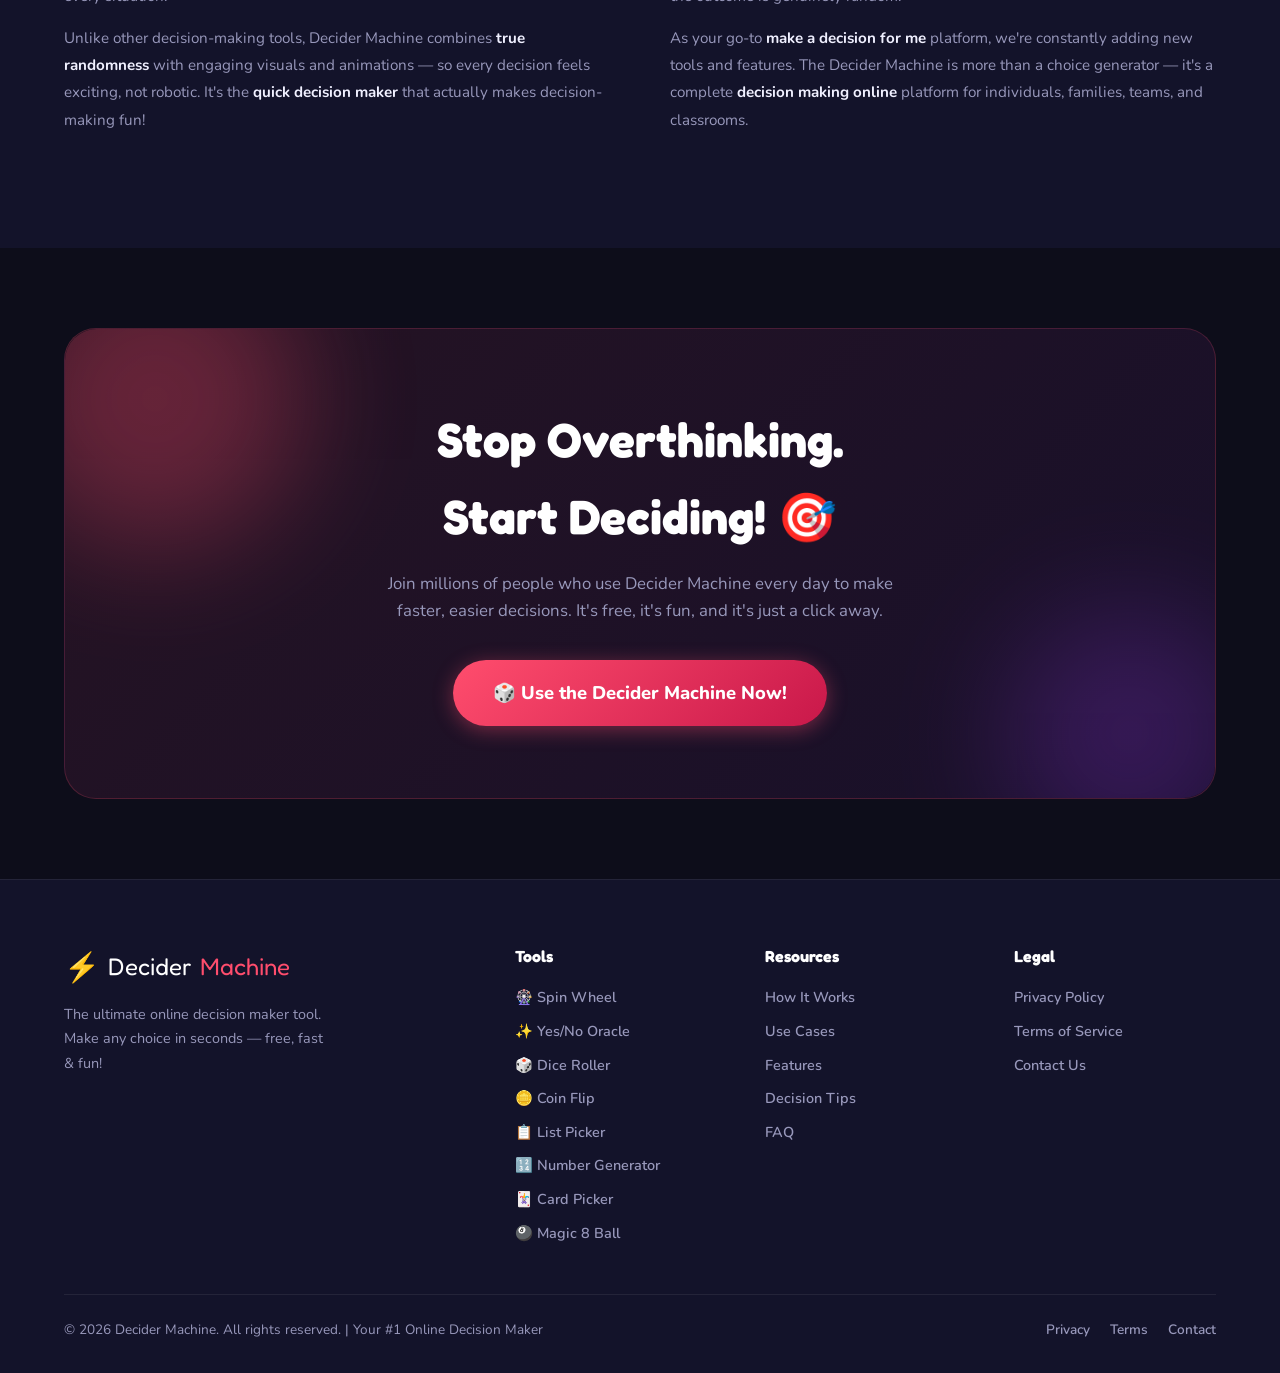
==== commit ce28262a: "Update index.html" ====
--- a/index.html
+++ b/index.html
@@ -435,7 +435,7 @@
       <div class="section-header">
         <span class="section-tag">✨ Why Us</span>
         <h2>Why Choose Decider Machine?</h2>
-        <p>The smartest, most fun online decider — packed with features you'll love.</p>
+        <p>The smartest, most fun Decision Maker — packed with features you'll love.</p>
       </div>
       <div class="features-grid">
         <div class="feature-card">
@@ -478,7 +478,7 @@
       <div class="section-header">
         <span class="section-tag">🧠 Decision Tips</span>
         <h2>Making Better Decisions with a Decision Maker Tool</h2>
-        <p>Smart tips to get the most out of your online decision making experience.</p>
+        <p>Smart tips to get the most out of your decision making experience.</p>
       </div>
       <div class="tips-grid">
         <div class="tip-card">
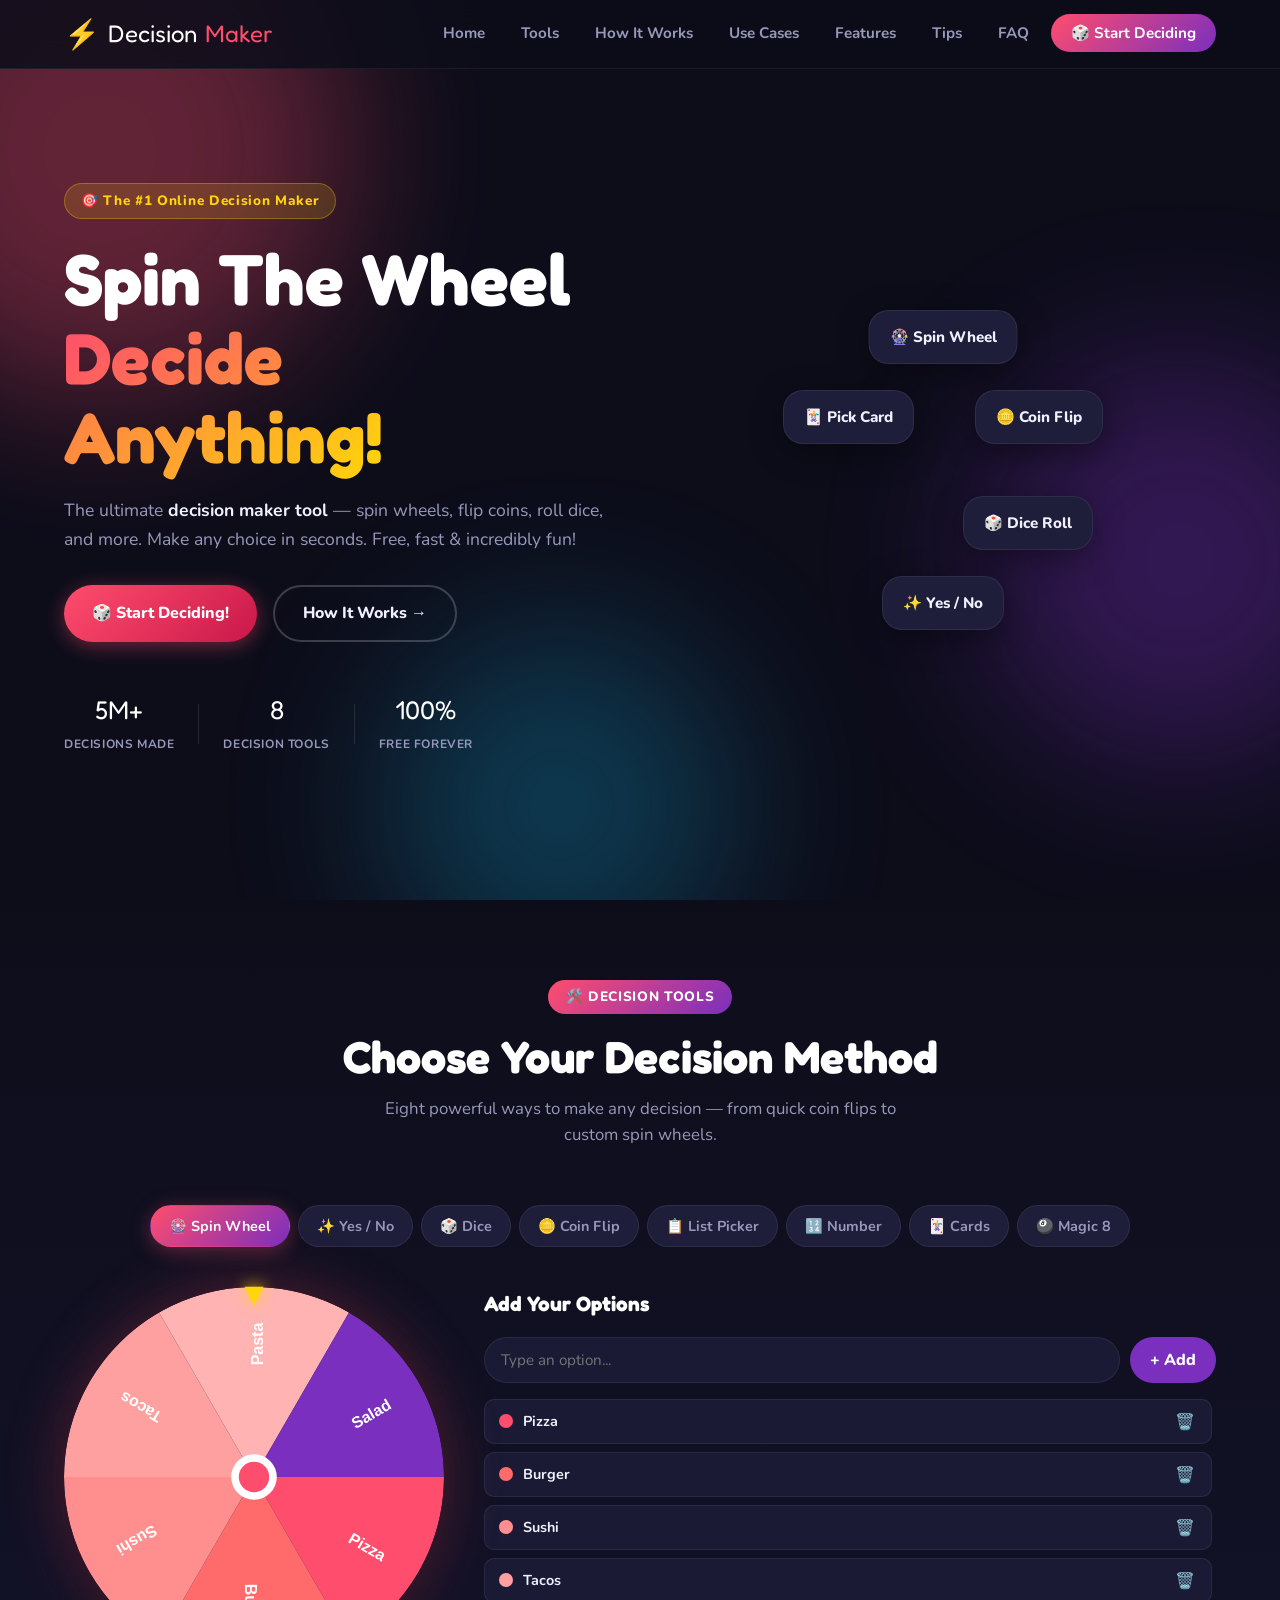
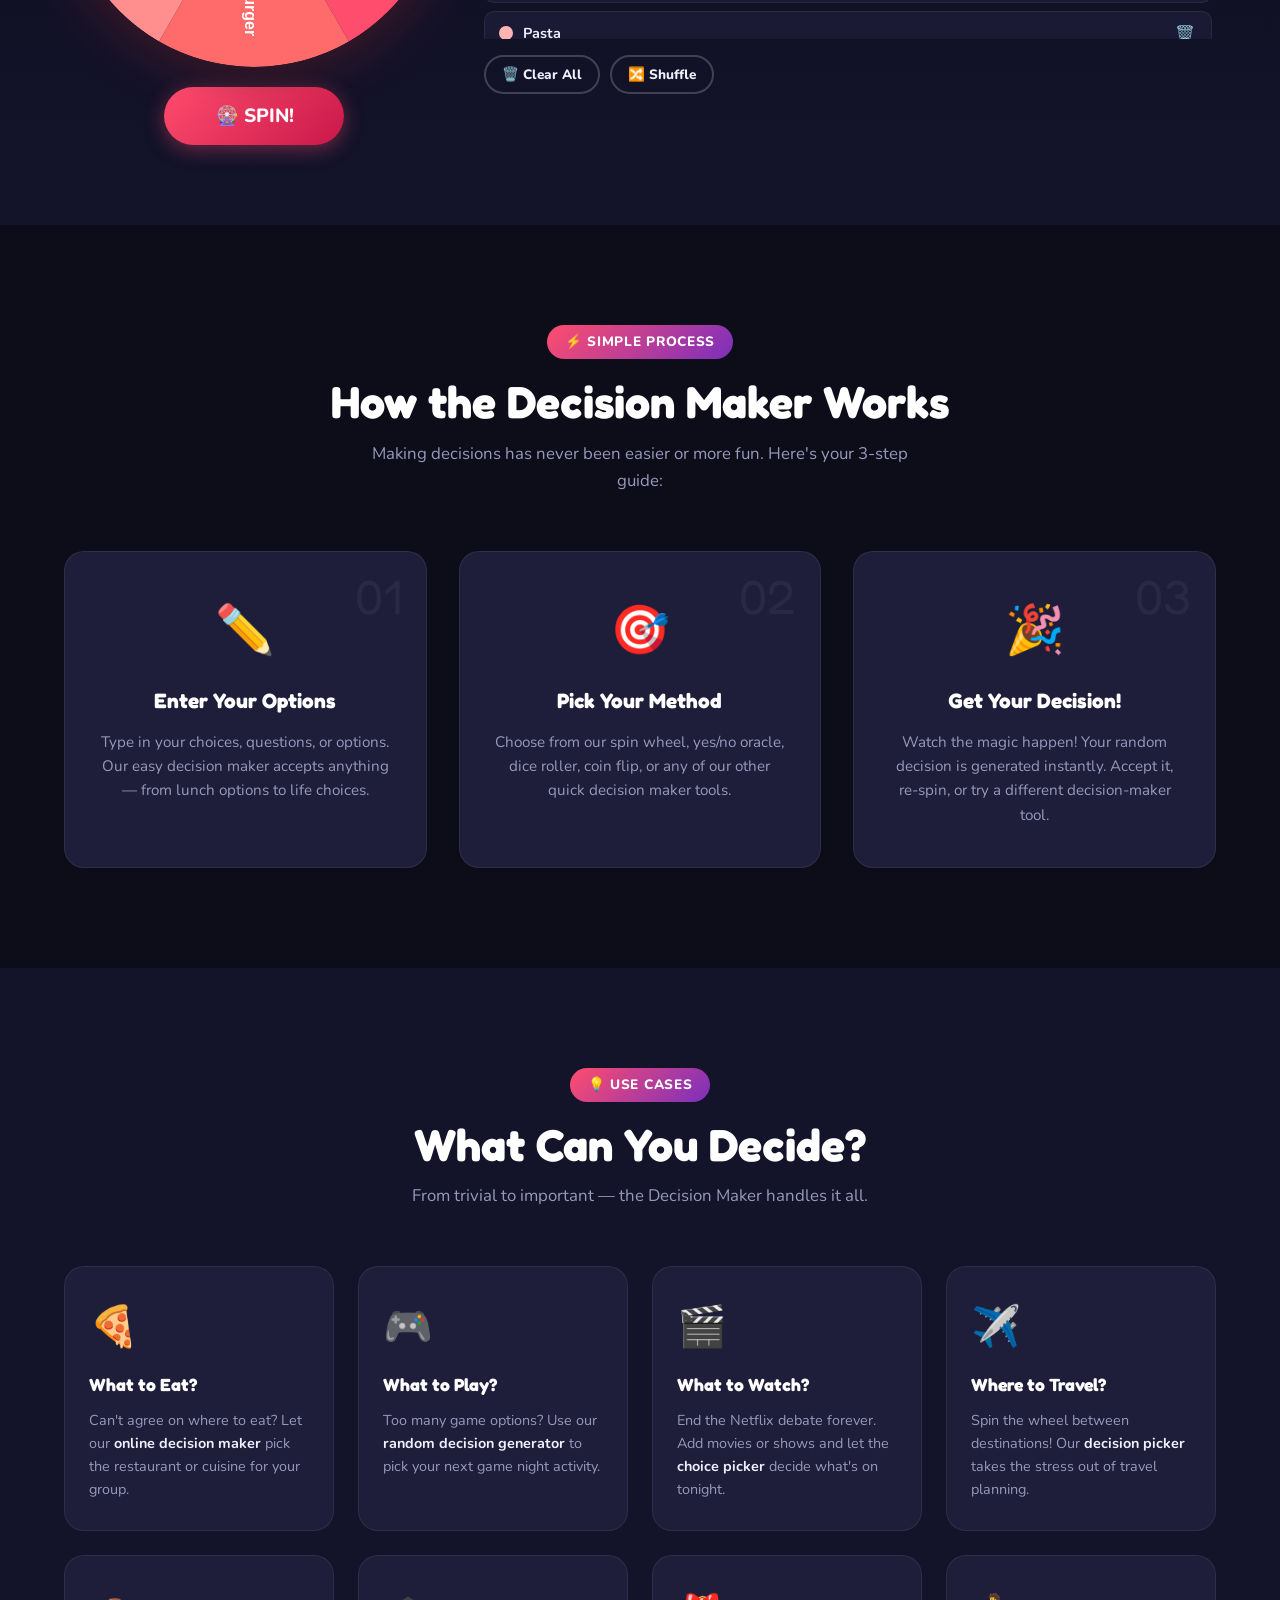
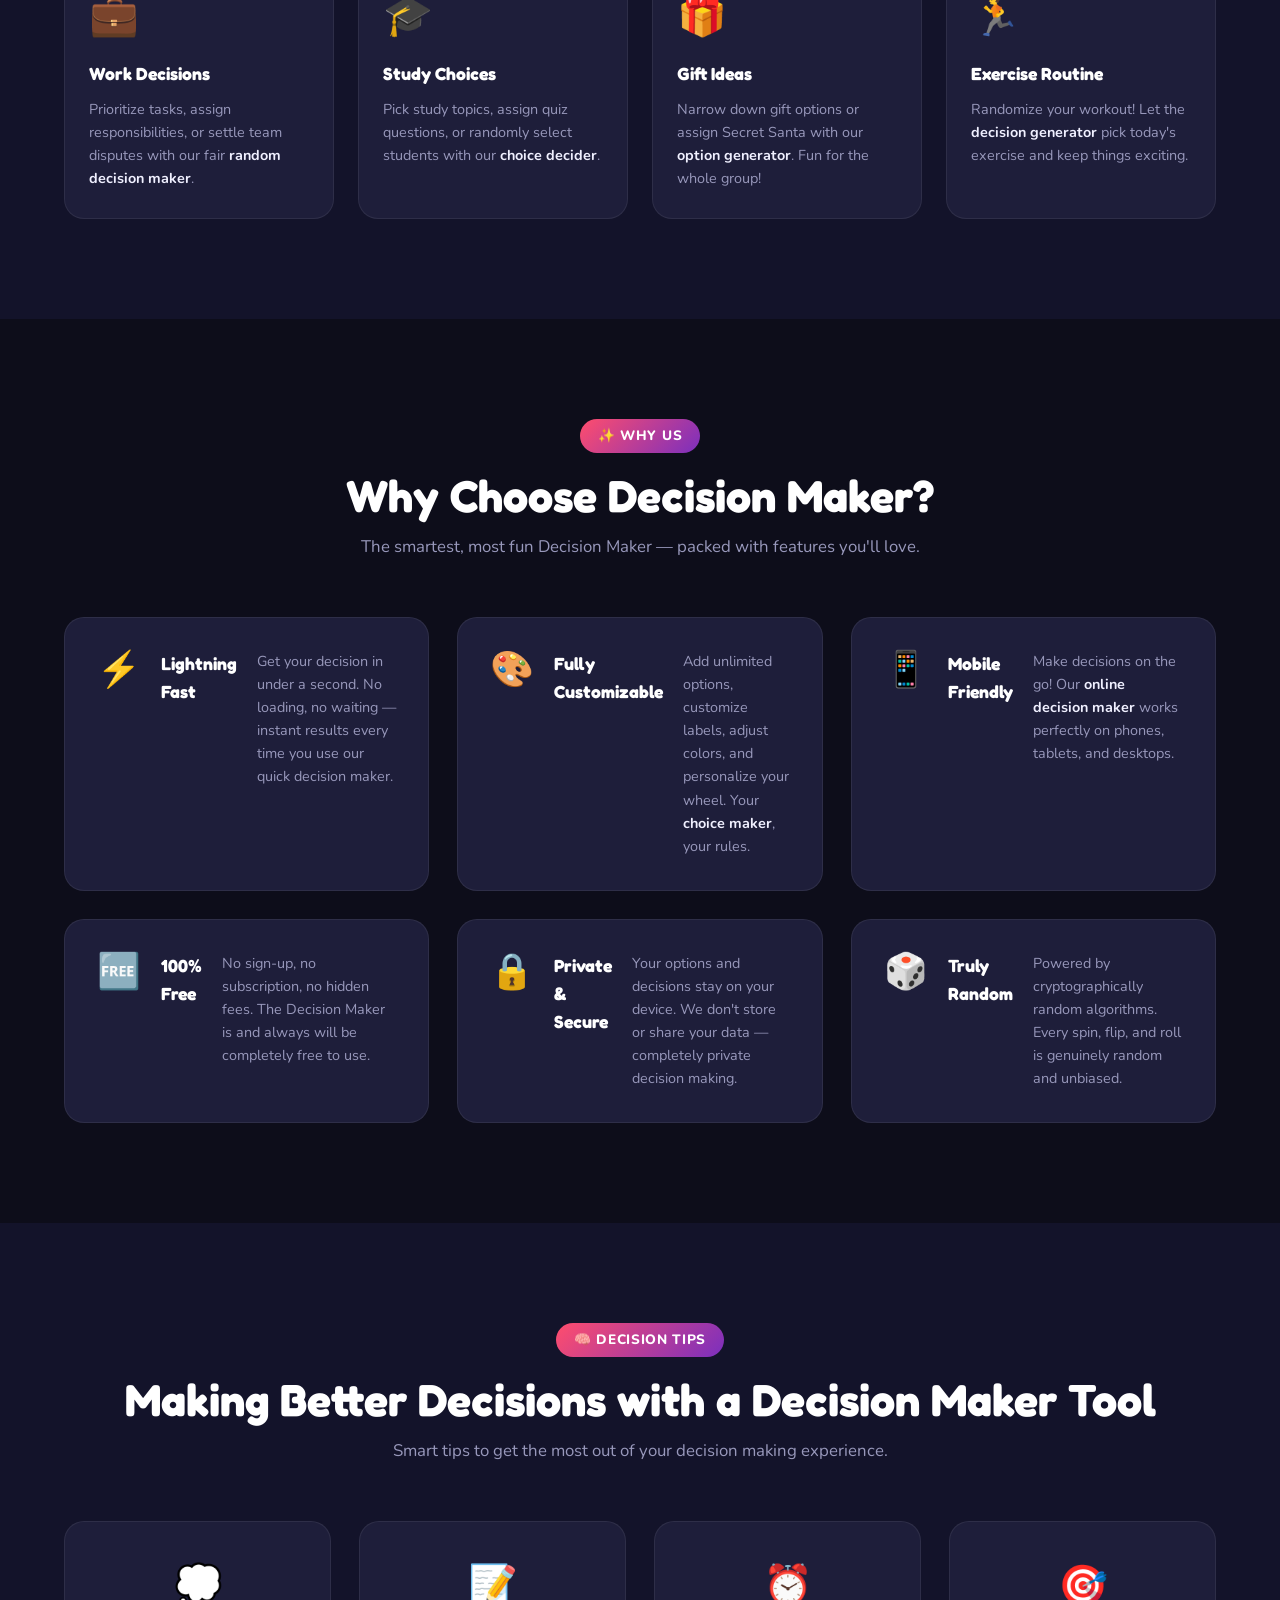
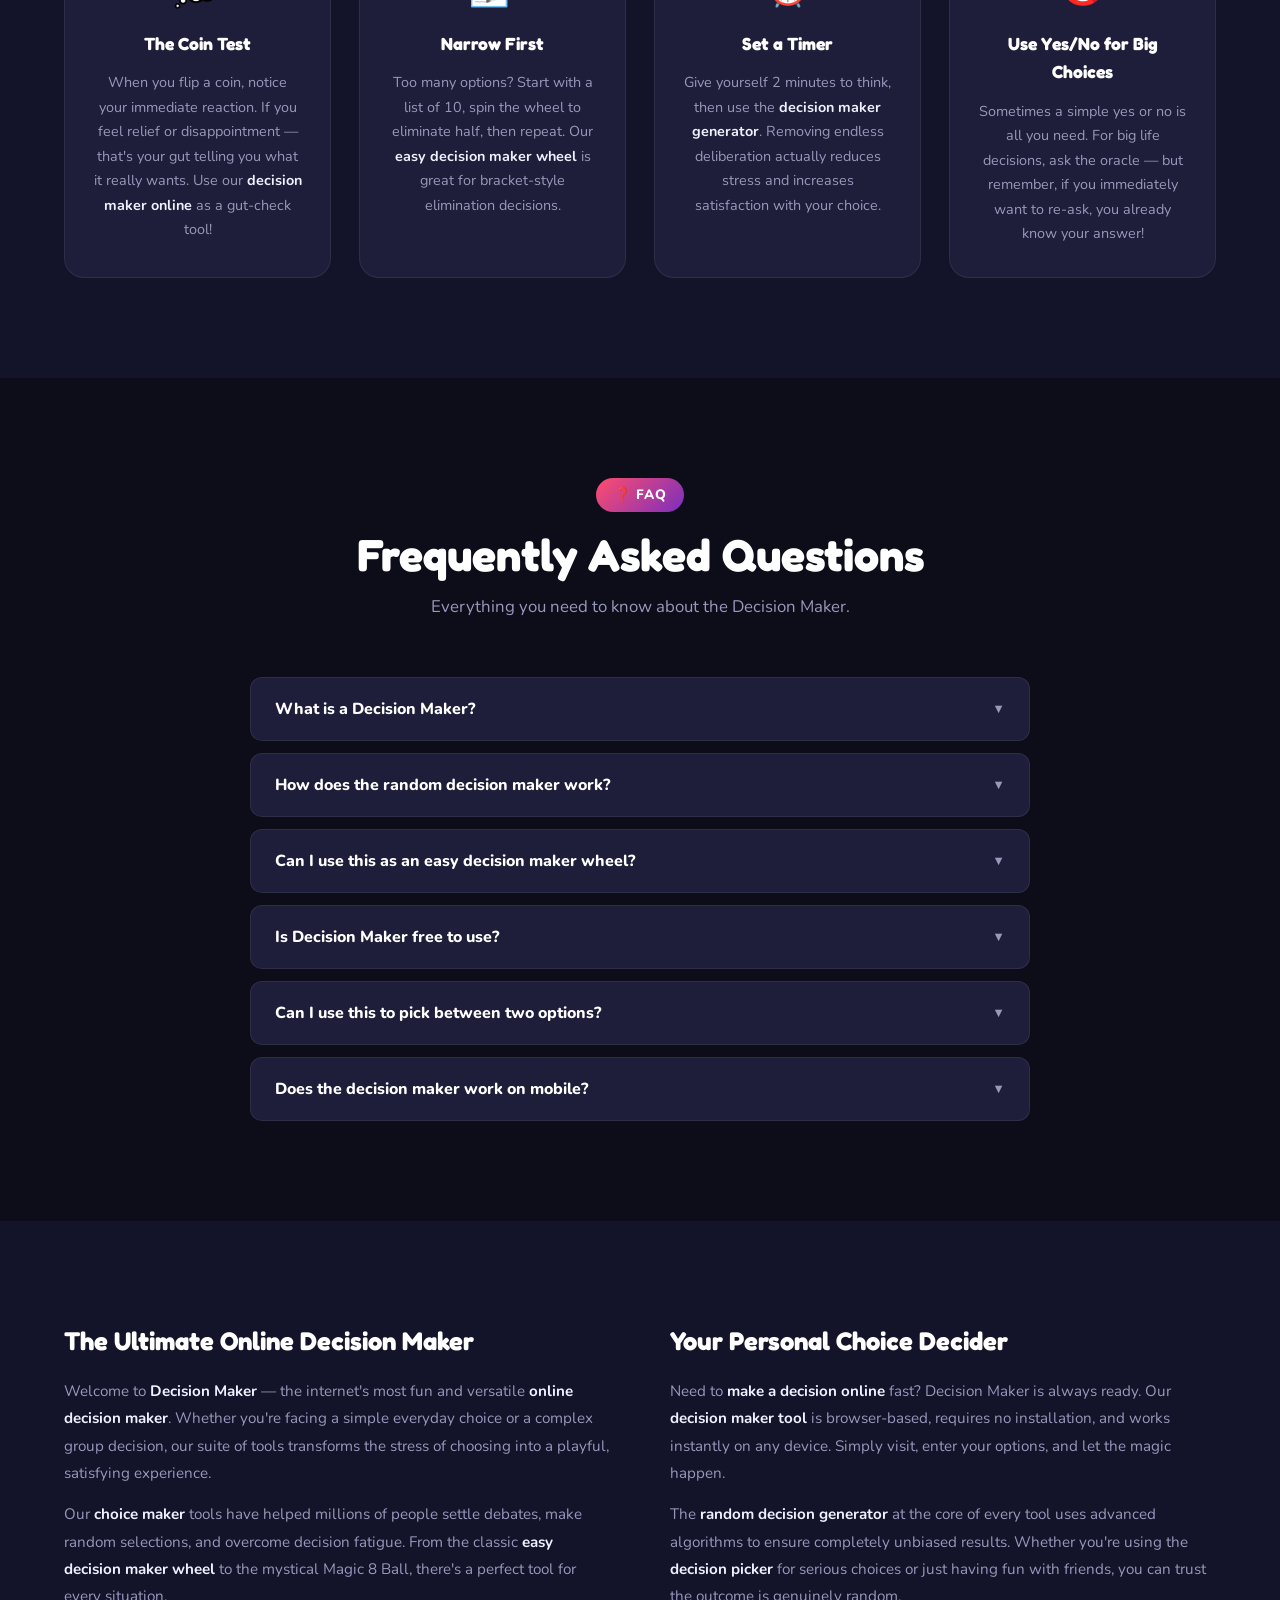
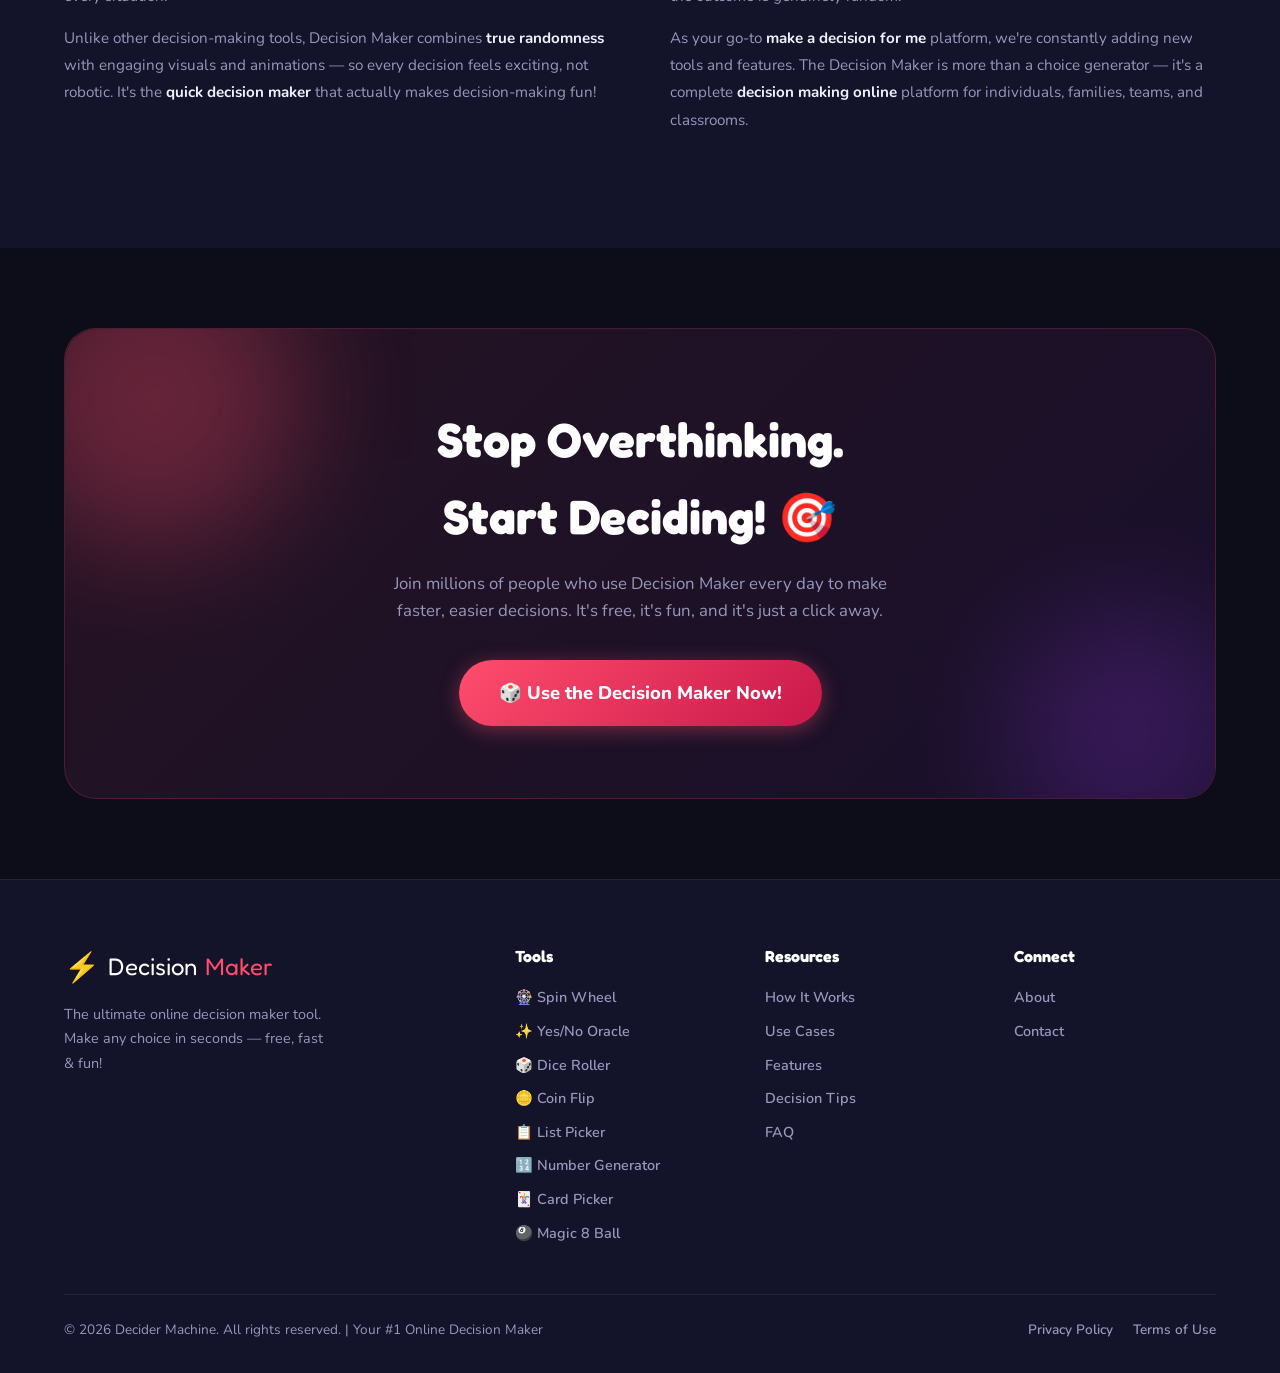
==== commit cc485ab2: "Update index.html" ====
--- a/index.html
+++ b/index.html
@@ -1,11 +1,20 @@
 <!DOCTYPE html>
 <html lang="en">
 <head>
+  <!-- Google tag (gtag.js) -->
+<script async src="https://www.googletagmanager.com/gtag/js?id=G-GB8EKXFCYQ"></script>
+<script>
+  window.dataLayer = window.dataLayer || [];
+  function gtag(){dataLayer.push(arguments);}
+  gtag('js', new Date());
+
+  gtag('config', 'G-GB8EKXFCYQ');
+</script>
   <meta charset="UTF-8" />
   <meta name="viewport" content="width=device-width, initial-scale=1.0" />
-  <title>Decider Machine – Online Decision Maker Tool | Choice Maker</title>
-  <meta name="description" content="Make any decision in seconds! Decider Machine is the ultimate online decision maker with Spin Wheel, Yes/No Oracle, Dice Roller, Coin Flip & more. Free, fast & fun!" />
-  <meta name="keywords" content="decider machine, decision maker, choice maker, easy decision maker, random decision maker, online decider, decision maker tool, spin wheel, yes no decision, dice roller" />
+  <title>Spin The Wheel – Online Decision Maker Tool | Choice Maker</title>
+  <meta name="description" content="Make any decision in seconds! Decision Maker is the ultimate online decision maker with Spin Wheel, Yes/No Oracle, Dice Roller, Coin Flip & more. Free, fast & fun!" />
+  <meta name="keywords" content="Decision Maker, decision maker, choice maker, easy decision maker, random decision maker, online decider, decision maker tool, spin wheel, yes no decision, dice roller" />
   <meta name="robots" content="index, follow" />
   <link rel="canonical" href="https://decidermachine.github.io/" />
   <link rel="icon" type="image/png" sizes="32x32" href="/favicon.png">
@@ -13,13 +22,13 @@
   <!-- Open Graph -->
   <meta property="og:type" content="website" />
   <meta property="og:url" content="https://decidermachine.github.io/" />
-  <meta property="og:title" content="Decider Machine – Fun Online Decision Maker" />
-  <meta property="og:description" content="Spin the wheel, flip a coin, or roll the dice. Let the Decider Machine make your choices fast and fun!" />
+  <meta property="og:title" content="Decision Maker – Fun Online Decision Maker" />
+  <meta property="og:description" content="Spin the wheel, flip a coin, or roll the dice. Let the Decision Maker make your choices fast and fun!" />
   <meta property="og:image" content="https://decidermachine.github.io/og-image.png" />
 
   <!-- Twitter Card -->
   <meta name="twitter:card" content="summary_large_image" />
-  <meta name="twitter:title" content="Decider Machine – Online Decision Maker" />
+  <meta name="twitter:title" content="Decision Maker – Online Decision Maker" />
   <meta name="twitter:description" content="The ultimate free online decision maker. Spin wheel, yes/no, dice and more!" />
 
   <!-- Schema Markup -->
@@ -27,7 +36,7 @@
   {
     "@context": "https://schema.org",
     "@type": "WebApplication",
-    "name": "Decider Machine",
+    "name": "Decision Maker",
     "url": "https://decidermachine.github.io",
     "description": "A fun, free online decision maker tool featuring a spin wheel, yes/no oracle, dice roller, coin flip, and more to help you make any decision instantly.",
     "applicationCategory": "UtilityApplication",
@@ -48,7 +57,7 @@
     "browserRequirements": "Requires JavaScript",
     "creator": {
       "@type": "Organization",
-      "name": "Decider Machine",
+      "name": "Decision Maker",
       "url": "https://decidermachine.github.io"
     }
   }
@@ -60,10 +69,10 @@
     "mainEntity": [
       {
         "@type": "Question",
-        "name": "What is Decider Machine?",
+        "name": "What is Decision Maker?",
         "acceptedAnswer": {
           "@type": "Answer",
-          "text": "Decider Machine is a free online decision maker tool that helps you make choices using fun methods like spin wheels, yes/no oracles, dice rolls, and more."
+          "text": "Decision Maker is a free online decision maker tool that helps you make choices using fun methods like spin wheels, yes/no oracles, dice rolls, and more."
         }
       },
       {
@@ -76,10 +85,10 @@
       },
       {
         "@type": "Question",
-        "name": "Is Decider Machine free to use?",
+        "name": "Is Decision Maker free to use?",
         "acceptedAnswer": {
           "@type": "Answer",
-          "text": "Yes! Decider Machine is completely free to use with no sign-up required."
+          "text": "Yes! Decision Maker is completely free to use with no sign-up required."
         }
       }
     ]
@@ -102,10 +111,10 @@
       <div class="blob blob3"></div>
     </div>
     <div class="hero-content">
-      <div class="hero-badge">🎯 The #1 Online Decider</div>
+      <div class="hero-badge">🎯 The #1 Online Decision Maker</div>
       <h1 class="hero-title">
-        Can't Decide? <br />
-        <span class="highlight">Let Us Decide!</span>
+        Spin The Wheel <br />
+        <span class="highlight">Decide Anything!</span>
       </h1>
       <p class="hero-sub">The ultimate <strong>decision maker tool</strong> — spin wheels, flip coins, roll dice, and more. Make any choice in seconds. Free, fast &amp; incredibly fun!</p>
       <div class="hero-cta-group">
@@ -350,7 +359,7 @@
     <div class="container">
       <div class="section-header">
         <span class="section-tag">⚡ Simple Process</span>
-        <h2>How the Decider Machine Works</h2>
+        <h2>How the Decision Maker Works</h2>
         <p>Making decisions has never been easier or more fun. Here's your 3-step guide:</p>
       </div>
       <div class="steps-grid">
@@ -382,7 +391,7 @@
       <div class="section-header">
         <span class="section-tag">💡 Use Cases</span>
         <h2>What Can You Decide?</h2>
-        <p>From trivial to important — the Decider Machine handles it all.</p>
+        <p>From trivial to important — the Decision Maker handles it all.</p>
       </div>
       <div class="cases-grid">
         <div class="case-card">
@@ -434,7 +443,7 @@
     <div class="container">
       <div class="section-header">
         <span class="section-tag">✨ Why Us</span>
-        <h2>Why Choose Decider Machine?</h2>
+        <h2>Why Choose Decision Maker?</h2>
         <p>The smartest, most fun Decision Maker — packed with features you'll love.</p>
       </div>
       <div class="features-grid">
@@ -456,7 +465,7 @@
         <div class="feature-card">
           <div class="feat-icon">🆓</div>
           <h3>100% Free</h3>
-          <p>No sign-up, no subscription, no hidden fees. The Decider Machine is and always will be completely free to use.</p>
+          <p>No sign-up, no subscription, no hidden fees. The Decision Maker is and always will be completely free to use.</p>
         </div>
         <div class="feature-card">
           <div class="feat-icon">🔒</div>
@@ -511,13 +520,13 @@
       <div class="section-header">
         <span class="section-tag">❓ FAQ</span>
         <h2>Frequently Asked Questions</h2>
-        <p>Everything you need to know about the Decider Machine.</p>
+        <p>Everything you need to know about the Decision Maker.</p>
       </div>
       <div class="faq-list">
         <div class="faq-item">
-          <button class="faq-q">What is a Decider Machine? <span class="faq-arrow">▼</span></button>
+          <button class="faq-q">What is a Decision Maker? <span class="faq-arrow">▼</span></button>
           <div class="faq-a">
-            <p>A <strong>decider machine</strong> is an online tool that helps you make decisions quickly and randomly. Whether you're struggling to pick between two options or need a completely random choice from a long list, a decision maker removes the paralysis of overthinking and gives you a clear answer instantly.</p>
+            <p>A <strong>Decision Maker</strong> is an online tool that helps you make decisions quickly and randomly. Whether you're struggling to pick between two options or need a completely random choice from a long list, a decision maker removes the paralysis of overthinking and gives you a clear answer instantly.</p>
           </div>
         </div>
         <div class="faq-item">
@@ -533,9 +542,9 @@
           </div>
         </div>
         <div class="faq-item">
-          <button class="faq-q">Is Decider Machine free to use? <span class="faq-arrow">▼</span></button>
+          <button class="faq-q">Is Decision Maker free to use? <span class="faq-arrow">▼</span></button>
           <div class="faq-a">
-            <p>Yes! Decider Machine is 100% free with no registration required. All tools — spin wheel, yes/no, dice, coin flip, card picker, and more — are completely free. There are no premium tiers, no ads disrupting your experience, and no hidden costs.</p>
+            <p>Yes! Decision Maker is 100% free with no registration required. All tools — spin wheel, yes/no, dice, coin flip, card picker, and more — are completely free. There are no premium tiers, no ads disrupting your experience, and no hidden costs.</p>
           </div>
         </div>
         <div class="faq-item">
@@ -560,15 +569,15 @@
       <div class="content-two-col">
         <div class="content-col">
           <h2>The Ultimate Online Decision Maker</h2>
-          <p>Welcome to <strong>Decider Machine</strong> — the internet's most fun and versatile <strong>online decision maker</strong>. Whether you're facing a simple everyday choice or a complex group decision, our suite of tools transforms the stress of choosing into a playful, satisfying experience.</p>
+          <p>Welcome to <strong>Decision Maker</strong> — the internet's most fun and versatile <strong>online decision maker</strong>. Whether you're facing a simple everyday choice or a complex group decision, our suite of tools transforms the stress of choosing into a playful, satisfying experience.</p>
           <p>Our <strong>choice maker</strong> tools have helped millions of people settle debates, make random selections, and overcome decision fatigue. From the classic <strong>easy decision maker wheel</strong> to the mystical Magic 8 Ball, there's a perfect tool for every situation.</p>
-          <p>Unlike other decision-making tools, Decider Machine combines <strong>true randomness</strong> with engaging visuals and animations — so every decision feels exciting, not robotic. It's the <strong>quick decision maker</strong> that actually makes decision-making fun!</p>
+          <p>Unlike other decision-making tools, Decision Maker combines <strong>true randomness</strong> with engaging visuals and animations — so every decision feels exciting, not robotic. It's the <strong>quick decision maker</strong> that actually makes decision-making fun!</p>
         </div>
         <div class="content-col">
           <h2>Your Personal Choice Decider</h2>
-          <p>Need to <strong>make a decision online</strong> fast? Decider Machine is always ready. Our <strong>decision maker tool</strong> is browser-based, requires no installation, and works instantly on any device. Simply visit, enter your options, and let the magic happen.</p>
+          <p>Need to <strong>make a decision online</strong> fast? Decision Maker is always ready. Our <strong>decision maker tool</strong> is browser-based, requires no installation, and works instantly on any device. Simply visit, enter your options, and let the magic happen.</p>
           <p>The <strong>random decision generator</strong> at the core of every tool uses advanced algorithms to ensure completely unbiased results. Whether you're using the <strong>decision picker</strong> for serious choices or just having fun with friends, you can trust the outcome is genuinely random.</p>
-          <p>As your go-to <strong>make a decision for me</strong> platform, we're constantly adding new tools and features. The Decider Machine is more than a choice generator — it's a complete <strong>decision making online</strong> platform for individuals, families, teams, and classrooms.</p>
+          <p>As your go-to <strong>make a decision for me</strong> platform, we're constantly adding new tools and features. The Decision Maker is more than a choice generator — it's a complete <strong>decision making online</strong> platform for individuals, families, teams, and classrooms.</p>
         </div>
       </div>
     </div>
@@ -583,8 +592,8 @@
           <div class="cta-blob cb2"></div>
         </div>
         <h2>Stop Overthinking.<br/>Start Deciding! 🎯</h2>
-        <p>Join millions of people who use Decider Machine every day to make faster, easier decisions. It's free, it's fun, and it's just a click away.</p>
-        <a href="#tools" class="btn btn-primary btn-lg pulse-btn">🎲 Use the Decider Machine Now!</a>
+        <p>Join millions of people who use Decision Maker every day to make faster, easier decisions. It's free, it's fun, and it's just a click away.</p>
+        <a href="#tools" class="btn btn-primary btn-lg pulse-btn">🎲 Use the Decision Maker Now!</a>
       </div>
     </div>
   </section>
